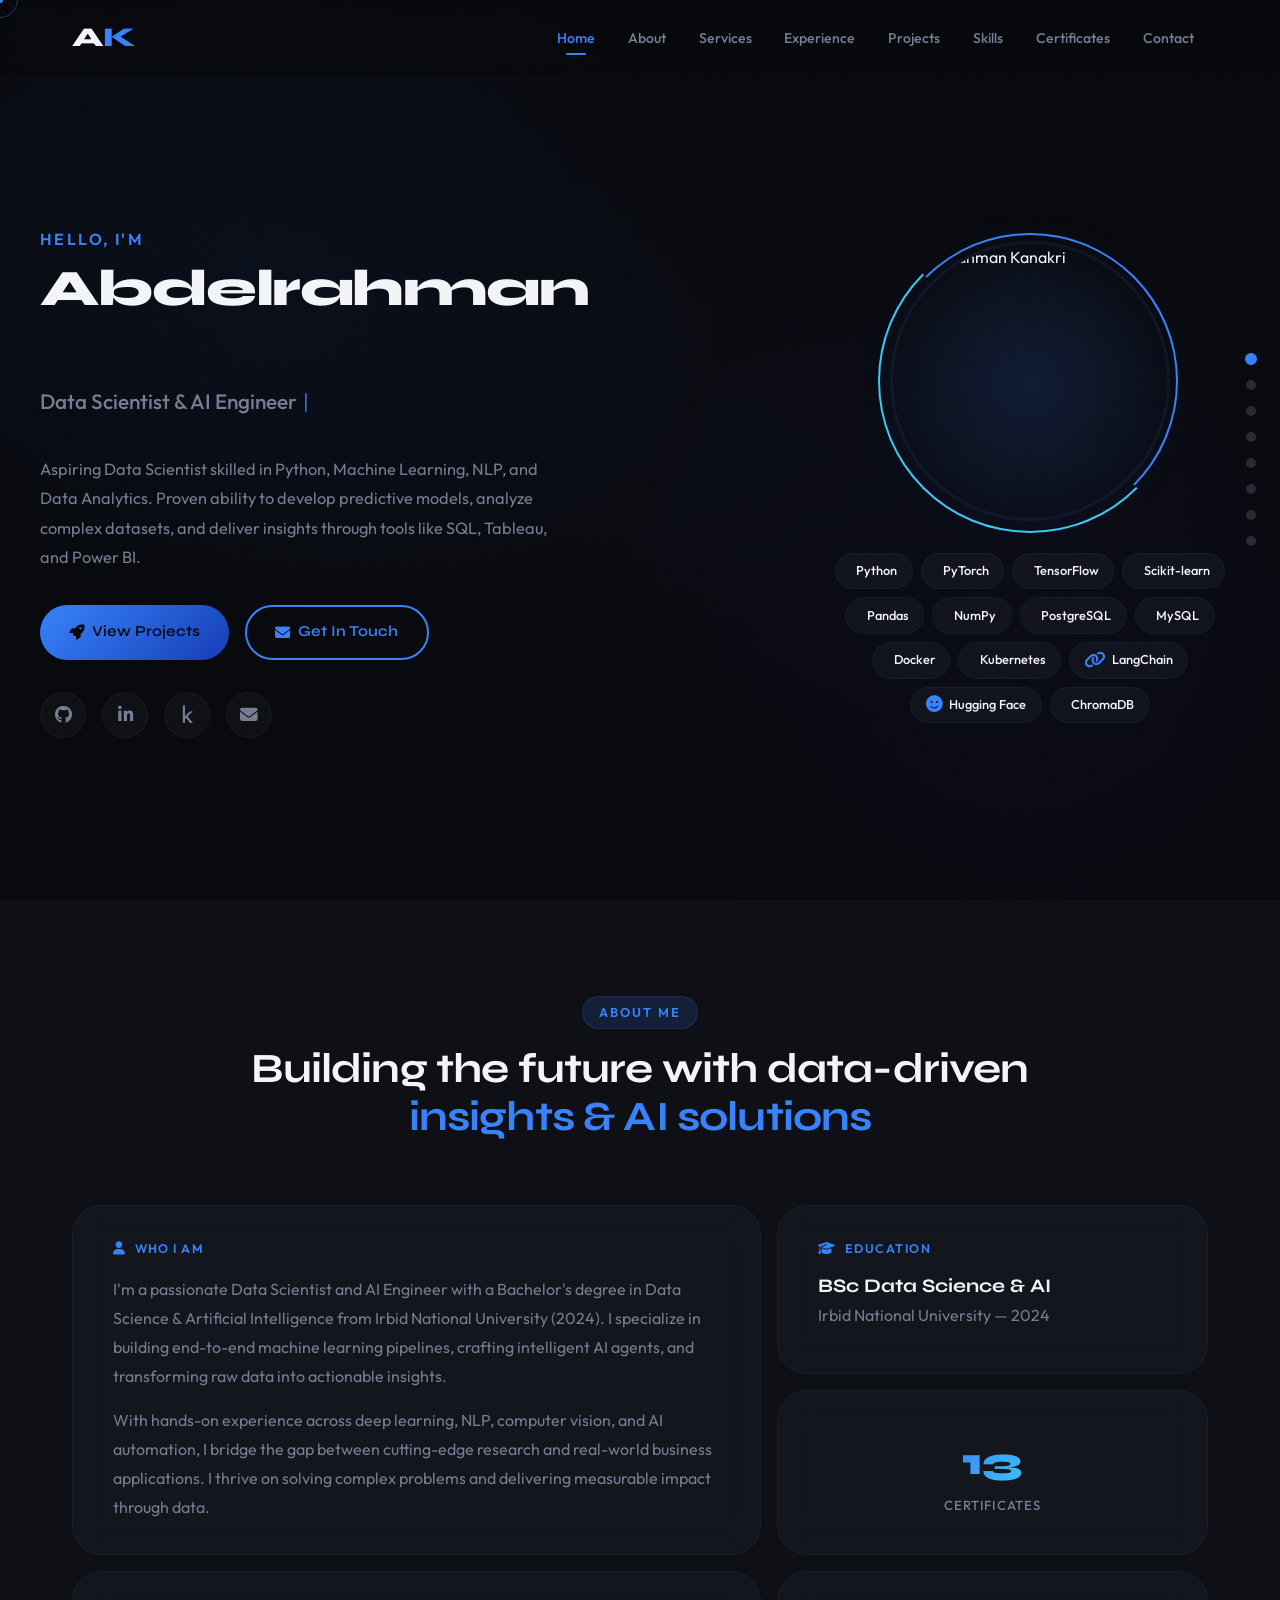
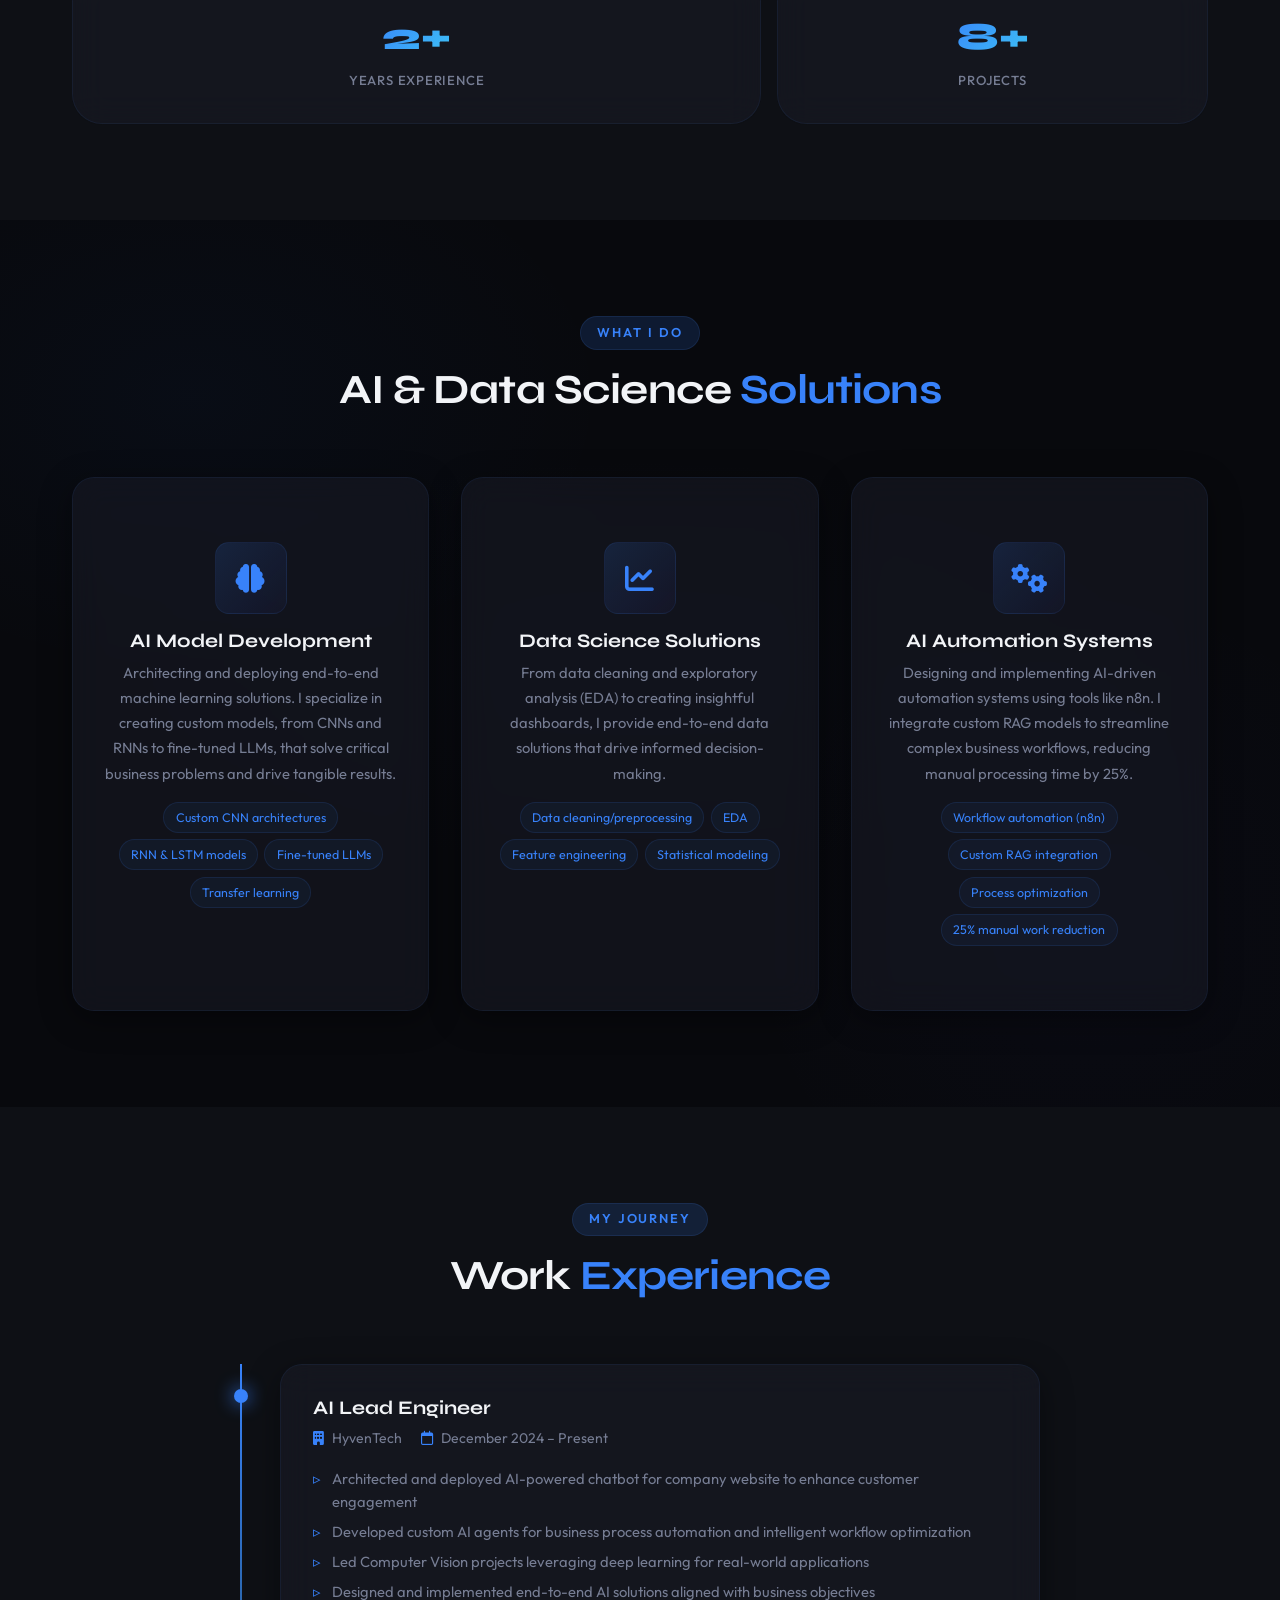
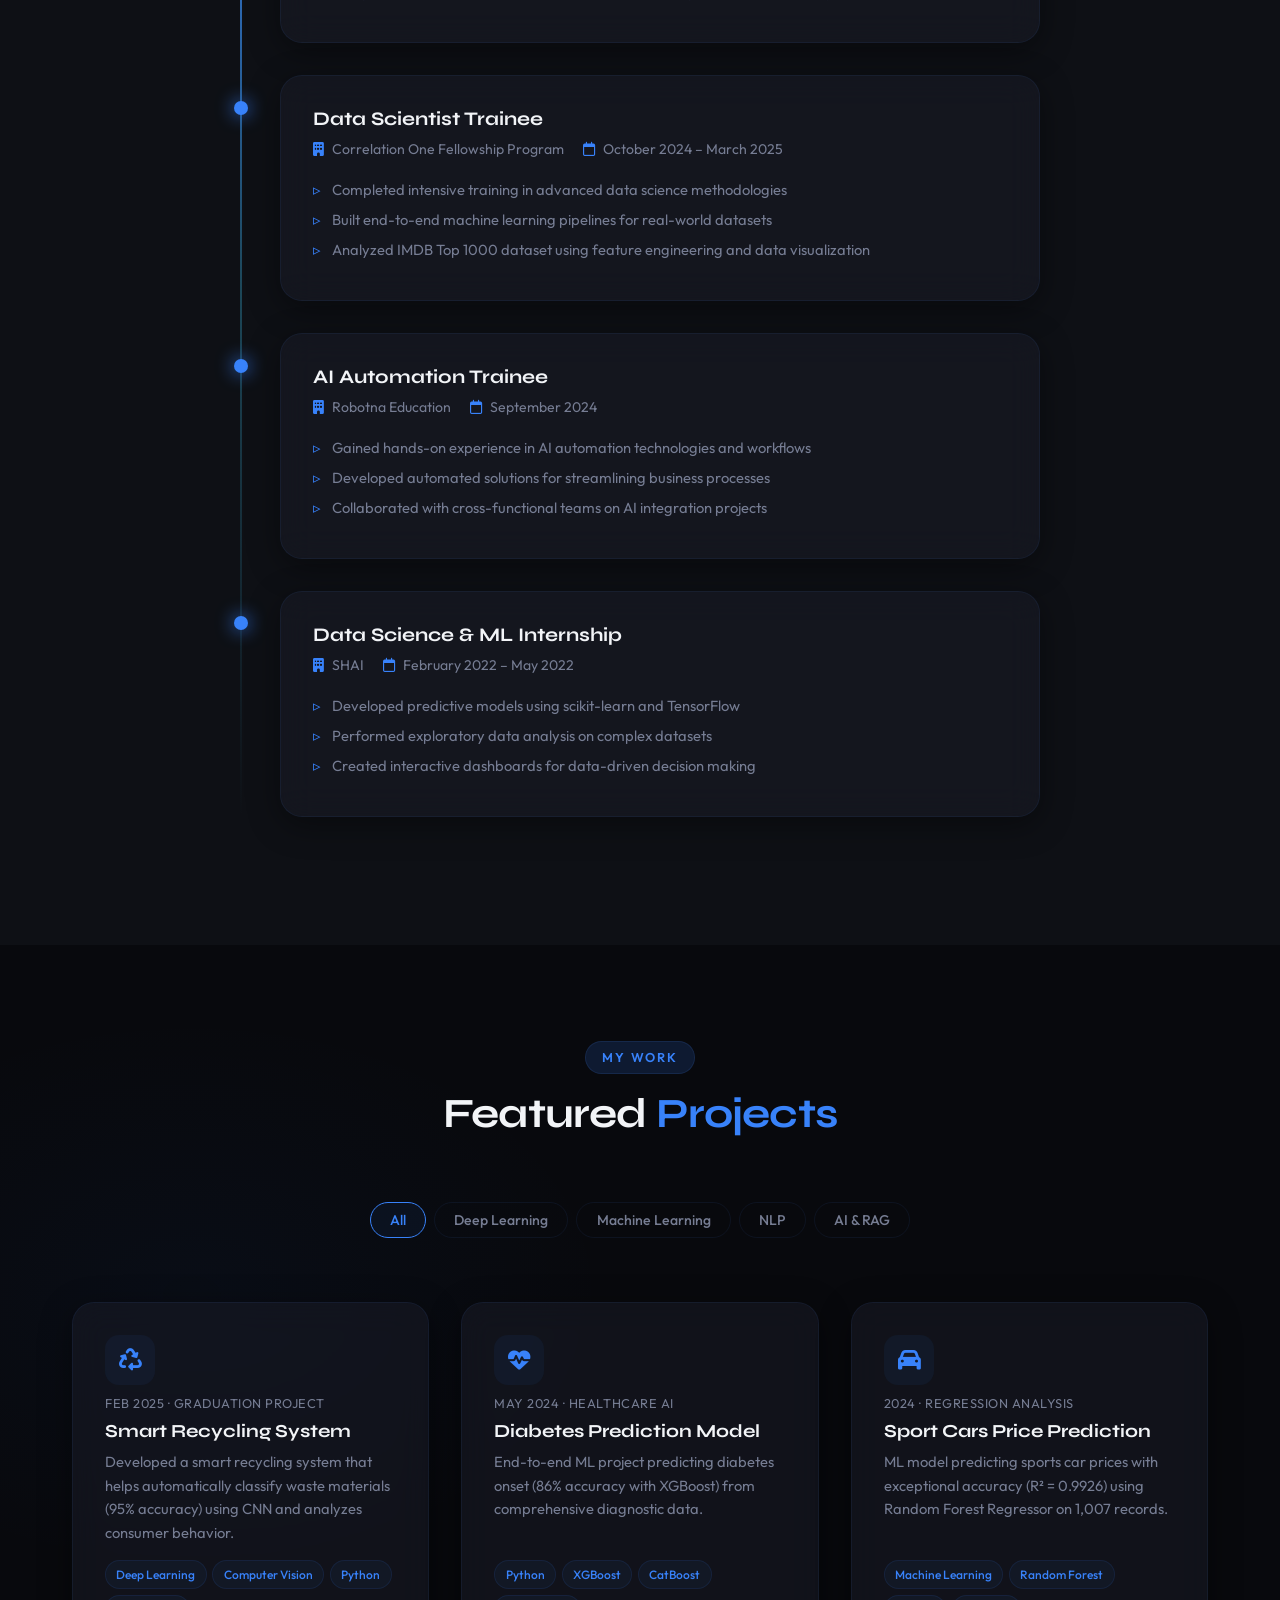
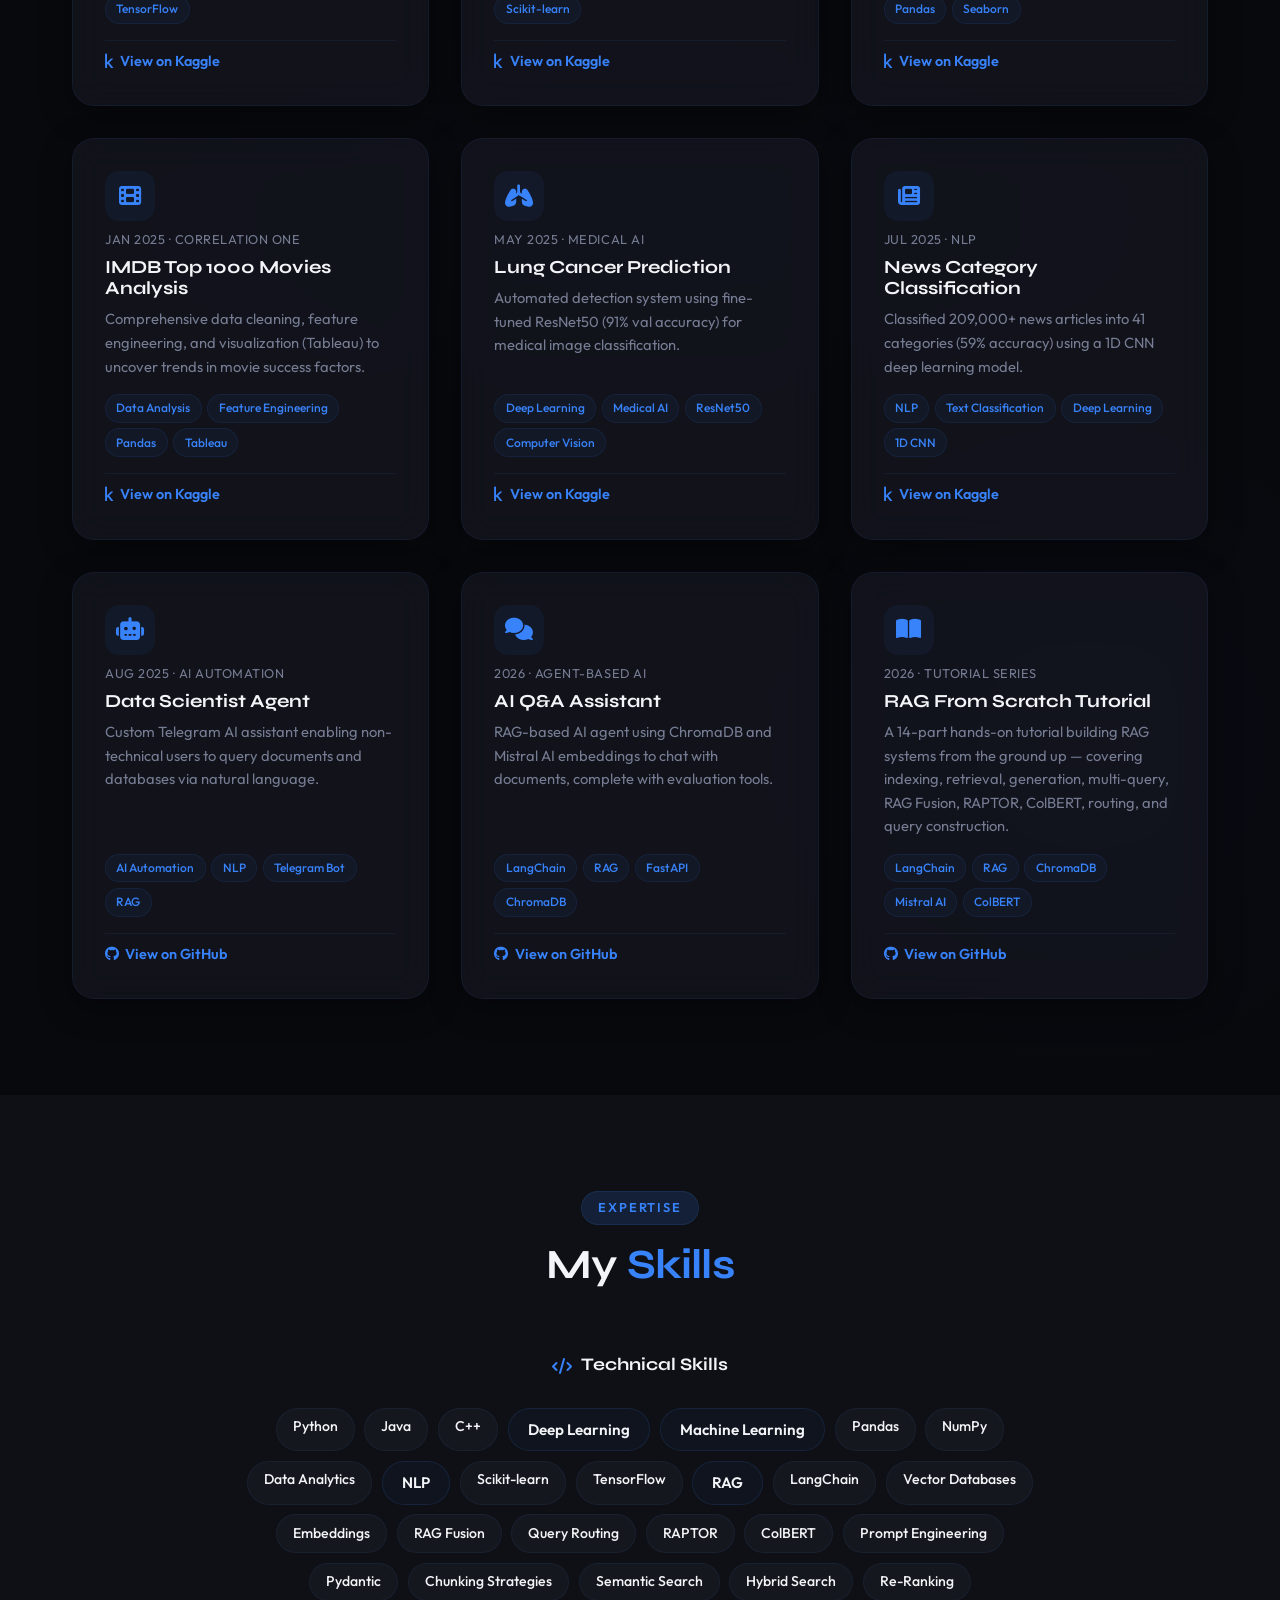
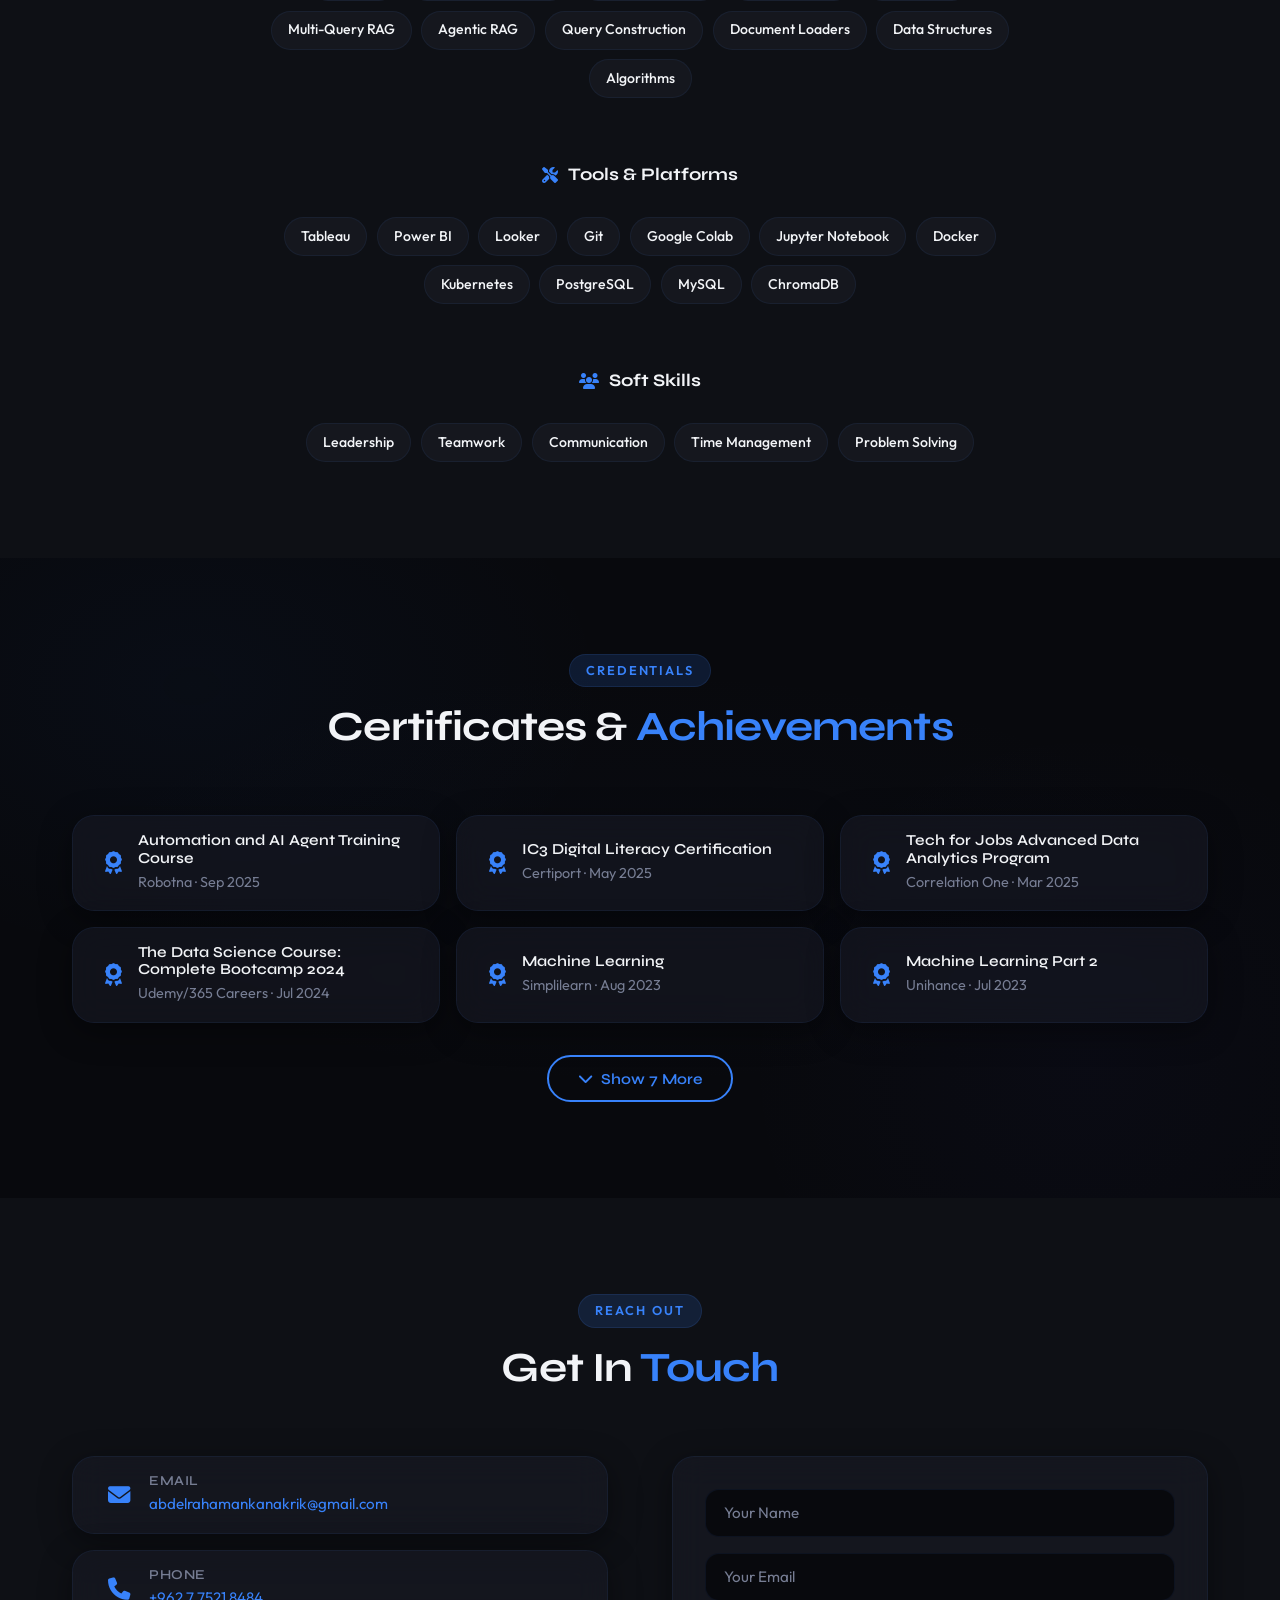
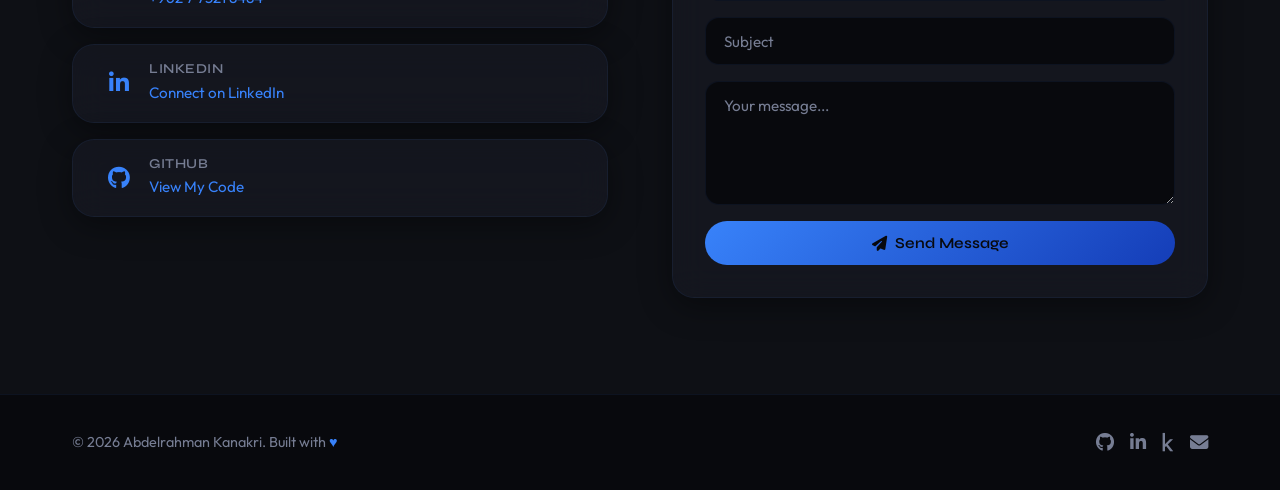
==== index.html @ d34201e3 "Fixed Mobile view Projects & About me" ====
<!doctype html>
<html lang="en">
  <head>
    <meta charset="UTF-8" />
    <meta name="viewport" content="width=device-width, initial-scale=1.0" />
    <link rel="icon" href="assets/favicon.svg" type="image/svg+xml" />
    <title>Abdelrahman Kanakri — Data Scientist & AI Engineer</title>
    <meta
      name="description"
      content="Portfolio of Abdelrahman Belal Kanakri — Data Scientist & AI Engineer skilled in Python, Machine Learning, NLP, and Data Analytics."
    />
    <link rel="preconnect" href="https://fonts.googleapis.com" />
    <link rel="preconnect" href="https://fonts.gstatic.com" crossorigin />
    <link
      href="https://fonts.googleapis.com/css2?family=Syne:wght@400;600;700;800&family=Outfit:wght@300;400;500;600&display=swap"
      rel="stylesheet"
    />
    <link
      rel="stylesheet"
      href="https://cdnjs.cloudflare.com/ajax/libs/font-awesome/6.5.1/css/all.min.css"
      integrity="sha512-DTOQO9RWCH3ppGqcWaEA1BIZOC6xxalwEsw9c2QQeAIftl+Vegovlnee1c9QX4TctnWMn13TZye+giMm8e2LwA=="
      crossorigin="anonymous"
      referrerpolicy="no-referrer"
    />
    <link
      rel="stylesheet"
      href="https://cdn.jsdelivr.net/gh/devicons/devicon@v2.16.0/devicon.min.css"
    />
    <link rel="stylesheet" href="style.css" />
  </head>
  <body>
    <!-- ═══ Scroll Progress Bar ═══ -->
    <div class="scroll-progress" id="scroll-progress"></div>

    <!-- ═══ Custom Cursor ═══ -->
    <div class="cursor-dot" id="cursor-dot"></div>
    <div class="cursor-ring" id="cursor-ring"></div>

    <!-- ═══ Grain Overlay ═══ -->
    <div class="grain-overlay"></div>

    <!-- ═══ Side Dot Navigation ═══ -->
    <nav class="side-nav" id="side-nav" aria-label="Section navigation">
      <a href="#home" class="side-dot active" data-label="Home"></a>
      <a href="#about" class="side-dot" data-label="About"></a>
      <a href="#services" class="side-dot" data-label="Services"></a>
      <a href="#experience" class="side-dot" data-label="Experience"></a>
      <a href="#projects" class="side-dot" data-label="Projects"></a>
      <a href="#skills" class="side-dot" data-label="Skills"></a>
      <a href="#certificates" class="side-dot" data-label="Certificates"></a>
      <a href="#contact" class="side-dot" data-label="Contact"></a>
    </nav>

    <!-- ═══════════════════ NAVIGATION ═══════════════════ -->
    <nav id="navbar">
      <div class="nav-container">
        <a href="#home" class="nav-brand">A<span class="accent">K</span></a>
        <button class="nav-toggle" aria-label="Toggle menu">
          <i class="fa-solid fa-bars"></i>
        </button>
        <ul class="nav-links">
          <li><a href="#home">Home</a></li>
          <li><a href="#about">About</a></li>
          <li><a href="#services">Services</a></li>
          <li><a href="#experience">Experience</a></li>
          <li><a href="#projects">Projects</a></li>
          <li><a href="#skills">Skills</a></li>
          <li><a href="#certificates">Certificates</a></li>
          <li><a href="#contact">Contact</a></li>
        </ul>
      </div>
    </nav>

    <!-- ═══════════════════ HERO ═══════════════════ -->
    <section id="home" class="hero">
      <div class="hero-gradient-mesh"></div>

      <div class="hero-content">
        <div class="hero-text">
          <p class="hero-greeting stagger-reveal" data-delay="0">Hello, I'm</p>
          <h1 class="hero-name split-chars" data-delay="200">Abdelrahman</h1>
          <h1 class="hero-name hero-name-accent split-chars" data-delay="600">Kanakri</h1>
          <h2 class="hero-title">
            <span class="typewriter" data-text="Data Scientist & AI Engineer"></span>
            <span class="typewriter-cursor">|</span>
          </h2>
          <p class="hero-bio stagger-reveal" data-delay="1800">
            Aspiring Data Scientist skilled in Python, Machine Learning, NLP,
            and Data Analytics. Proven ability to develop predictive models,
            analyze complex datasets, and deliver insights through tools like
            SQL, Tableau, and Power BI.
          </p>
          <div class="hero-buttons stagger-reveal" data-delay="2000">
            <a href="#projects" class="btn btn-primary magnetic"
              ><i class="fa-solid fa-rocket"></i> View Projects</a
            >
            <a href="#contact" class="btn btn-outline magnetic"
              ><i class="fa-solid fa-envelope"></i> Get In Touch</a
            >
          </div>
          <div class="hero-socials stagger-reveal" data-delay="2200">
            <a
              href="https://github.com/Abdelrahman-Kanakri/"
              target="_blank"
              rel="noopener noreferrer"
              aria-label="GitHub"
              class="magnetic"
              ><i class="fa-brands fa-github"></i
            ></a>
            <a
              href="https://www.linkedin.com/in/abdelrahman-kanakri-909654247/"
              target="_blank"
              rel="noopener noreferrer"
              aria-label="LinkedIn"
              class="magnetic"
              ><i class="fa-brands fa-linkedin-in"></i
            ></a>
            <a
              href="https://www.kaggle.com/aboodai"
              target="_blank"
              rel="noopener noreferrer"
              aria-label="Kaggle"
              class="magnetic"
              ><i class="fa-brands fa-kaggle"></i
            ></a>
            <a
              href="https://mail.google.com/mail/?view=cm&amp;to=abdelrahamankanakrik@gmail.com"
              target="_blank"
              rel="noopener noreferrer"
              aria-label="Email"
              class="magnetic"
              ><i class="fa-solid fa-envelope"></i
            ></a>
          </div>
        </div>

        <div class="hero-visual stagger-reveal" data-delay="400">
          <div class="profile-photo-wrapper">
            <img
              src="assets/profile-photo.jpg"
              alt="Abdelrahman Kanakri"
              class="profile-photo"
            />
            <div class="profile-photo-ring"></div>
            <div class="profile-photo-glow"></div>
          </div>

          <div class="hero-badges">
            <span class="badge" style="--delay: 0s"
              ><i class="devicon-python-plain"></i> Python</span
            >
            <span class="badge" style="--delay: 0.15s"
              ><i class="devicon-pytorch-original"></i> PyTorch</span
            >
            <span class="badge" style="--delay: 0.3s"
              ><i class="devicon-tensorflow-original"></i> TensorFlow</span
            >
            <span class="badge" style="--delay: 0.45s"
              ><i class="devicon-scikitlearn-plain"></i> Scikit-learn</span
            >
            <span class="badge" style="--delay: 0.6s"
              ><i class="devicon-pandas-plain"></i> Pandas</span
            >
            <span class="badge" style="--delay: 0.75s"
              ><i class="devicon-numpy-plain"></i> NumPy</span
            >
            <span class="badge" style="--delay: 0.9s"
              ><i class="devicon-postgresql-plain"></i> PostgreSQL</span
            >
            <span class="badge" style="--delay: 1.05s"
              ><i class="devicon-mysql-plain"></i> MySQL</span
            >
            <span class="badge" style="--delay: 1.2s"
              ><i class="devicon-docker-plain"></i> Docker</span
            >
            <span class="badge" style="--delay: 1.35s"
              ><i class="devicon-kubernetes-plain"></i> Kubernetes</span
            >
            <span class="badge" style="--delay: 1.5s"
              ><i class="fa-solid fa-link"></i> LangChain</span
            >
            <span class="badge" style="--delay: 1.65s"
              ><i class="fa-solid fa-face-smile"></i> Hugging Face</span
            >
            <span class="badge" style="--delay: 1.8s"
              ><i class="devicon-chrome-plain"></i> ChromaDB</span
            >
          </div>
        </div>
      </div>
    </section>

    <!-- ═══════════════════ ABOUT (Bento Grid) ═══════════════════ -->
    <section id="about" class="about">
      <div class="container">
        <div class="section-header animate-on-scroll">
          <span class="section-tag">About Me</span>
          <h2 class="section-title">Building the future with data-driven<br /><span class="accent">insights & AI solutions</span></h2>
        </div>
        <div class="bento-grid">
          <div class="bento-card bento-large animate-on-scroll" data-stagger="0">
            <div class="bento-label"><i class="fa-solid fa-user"></i> Who I Am</div>
            <p>
              I'm a passionate Data Scientist and AI Engineer with a Bachelor's
              degree in Data Science & Artificial Intelligence from Irbid
              National University (2024). I specialize in building end-to-end
              machine learning pipelines, crafting intelligent AI agents, and
              transforming raw data into actionable insights.
            </p>
            <p>
              With hands-on experience across deep learning, NLP, computer
              vision, and AI automation, I bridge the gap between cutting-edge
              research and real-world business applications. I thrive on solving
              complex problems and delivering measurable impact through data.
            </p>
          </div>
          <div class="bento-card bento-medium animate-on-scroll" data-stagger="1">
            <div class="bento-label"><i class="fa-solid fa-graduation-cap"></i> Education</div>
            <h3 class="bento-highlight">BSc Data Science & AI</h3>
            <p class="text-muted">Irbid National University — 2024</p>
          </div>
          <div class="bento-card bento-stat animate-on-scroll" data-stagger="2">
            <span class="stat-number">2+</span>
            <span class="stat-label">Years Experience</span>
          </div>
          <div class="bento-card bento-stat animate-on-scroll" data-stagger="3">
            <span class="stat-number">8+</span>
            <span class="stat-label">Projects</span>
          </div>
          <div class="bento-card bento-stat animate-on-scroll" data-stagger="4">
            <span class="stat-number">13</span>
            <span class="stat-label">Certificates</span>
          </div>
        </div>
      </div>
    </section>

    <!-- ═══════════════════ SERVICES ═══════════════════ -->
    <section id="services" class="services">
      <div class="section-mesh"></div>
      <div class="container">
        <div class="section-header animate-on-scroll">
          <span class="section-tag">What I Do</span>
          <h2 class="section-title">
            AI & Data Science <span class="accent">Solutions</span>
          </h2>
        </div>
        <div class="services-grid">
          <div class="glass-card service-card animate-on-scroll" data-stagger="0">
            <div class="service-icon"><i class="fa-solid fa-brain"></i></div>
            <h3>AI Model Development</h3>
            <p>
              Architecting and deploying end-to-end machine learning solutions.
              I specialize in creating custom models, from CNNs and RNNs to
              fine-tuned LLMs, that solve critical business problems and drive
              tangible results.
            </p>
            <div class="service-features">
              <span class="service-tag">Custom CNN architectures</span>
              <span class="service-tag">RNN & LSTM models</span>
              <span class="service-tag">Fine-tuned LLMs</span>
              <span class="service-tag">Transfer learning</span>
            </div>
          </div>
          <div class="glass-card service-card animate-on-scroll" data-stagger="1">
            <div class="service-icon">
              <i class="fa-solid fa-chart-line"></i>
            </div>
            <h3>Data Science Solutions</h3>
            <p>
              From data cleaning and exploratory analysis (EDA) to creating
              insightful dashboards, I provide end-to-end data solutions that
              drive informed decision-making.
            </p>
            <div class="service-features">
              <span class="service-tag">Data cleaning/preprocessing</span>
              <span class="service-tag">EDA</span>
              <span class="service-tag">Feature engineering</span>
              <span class="service-tag">Statistical modeling</span>
            </div>
          </div>
          <div class="glass-card service-card animate-on-scroll" data-stagger="2">
            <div class="service-icon"><i class="fa-solid fa-gears"></i></div>
            <h3>AI Automation Systems</h3>
            <p>
              Designing and implementing AI-driven automation systems using
              tools like n8n. I integrate custom RAG models to streamline
              complex business workflows, reducing manual processing time by
              25%.
            </p>
            <div class="service-features">
              <span class="service-tag">Workflow automation (n8n)</span>
              <span class="service-tag">Custom RAG integration</span>
              <span class="service-tag">Process optimization</span>
              <span class="service-tag">25% manual work reduction</span>
            </div>
          </div>
        </div>
      </div>
    </section>

    <!-- ═══════════════════ EXPERIENCE ═══════════════════ -->
    <section id="experience" class="experience">
      <div class="container">
        <div class="section-header animate-on-scroll">
          <span class="section-tag">My Journey</span>
          <h2 class="section-title">
            Work <span class="accent">Experience</span>
          </h2>
        </div>
        <div class="timeline">
          <div class="timeline-item animate-on-scroll" data-stagger="0">
            <div class="timeline-dot"></div>
            <div class="glass-card timeline-card">
              <div class="timeline-header">
                <h3>AI Lead Engineer</h3>
                <span class="timeline-company"
                  ><i class="fa-solid fa-building"></i> HyvenTech</span
                >
                <span class="timeline-date"
                  ><i class="fa-regular fa-calendar"></i> December 2024 –
                  Present</span
                >
              </div>
              <ul class="timeline-details">
                <li>
                  Architected and deployed AI-powered chatbot for company
                  website to enhance customer engagement
                </li>
                <li>
                  Developed custom AI agents for business process automation and
                  intelligent workflow optimization
                </li>
                <li>
                  Led Computer Vision projects leveraging deep learning for
                  real-world applications
                </li>
                <li>
                  Designed and implemented end-to-end AI solutions aligned with
                  business objectives
                </li>
              </ul>
            </div>
          </div>

          <div class="timeline-item animate-on-scroll" data-stagger="1">
            <div class="timeline-dot"></div>
            <div class="glass-card timeline-card">
              <div class="timeline-header">
                <h3>Data Scientist Trainee</h3>
                <span class="timeline-company"
                  ><i class="fa-solid fa-building"></i> Correlation One
                  Fellowship Program</span
                >
                <span class="timeline-date"
                  ><i class="fa-regular fa-calendar"></i> October 2024 – March
                  2025</span
                >
              </div>
              <ul class="timeline-details">
                <li>
                  Completed intensive training in advanced data science
                  methodologies
                </li>
                <li>
                  Built end-to-end machine learning pipelines for real-world
                  datasets
                </li>
                <li>
                  Analyzed IMDB Top 1000 dataset using feature engineering and
                  data visualization
                </li>
              </ul>
            </div>
          </div>

          <div class="timeline-item animate-on-scroll" data-stagger="2">
            <div class="timeline-dot"></div>
            <div class="glass-card timeline-card">
              <div class="timeline-header">
                <h3>AI Automation Trainee</h3>
                <span class="timeline-company"
                  ><i class="fa-solid fa-building"></i> Robotna Education</span
                >
                <span class="timeline-date"
                  ><i class="fa-regular fa-calendar"></i> September 2024</span
                >
              </div>
              <ul class="timeline-details">
                <li>
                  Gained hands-on experience in AI automation technologies and
                  workflows
                </li>
                <li>
                  Developed automated solutions for streamlining business
                  processes
                </li>
                <li>
                  Collaborated with cross-functional teams on AI integration
                  projects
                </li>
              </ul>
            </div>
          </div>

          <div class="timeline-item animate-on-scroll" data-stagger="3">
            <div class="timeline-dot"></div>
            <div class="glass-card timeline-card">
              <div class="timeline-header">
                <h3>Data Science & ML Internship</h3>
                <span class="timeline-company"
                  ><i class="fa-solid fa-building"></i> SHAI</span
                >
                <span class="timeline-date"
                  ><i class="fa-regular fa-calendar"></i> February 2022 – May
                  2022</span
                >
              </div>
              <ul class="timeline-details">
                <li>
                  Developed predictive models using scikit-learn and TensorFlow
                </li>
                <li>Performed exploratory data analysis on complex datasets</li>
                <li>
                  Created interactive dashboards for data-driven decision making
                </li>
              </ul>
            </div>
          </div>
        </div>
      </div>
    </section>

    <!-- ═══════════════════ PROJECTS ═══════════════════ -->
    <section id="projects" class="projects">
      <div class="section-mesh"></div>
      <div class="container">
        <div class="section-header animate-on-scroll">
          <span class="section-tag">My Work</span>
          <h2 class="section-title">
            Featured <span class="accent">Projects</span>
          </h2>
        </div>

        <!-- Filter bar -->
        <div class="filter-bar animate-on-scroll">
          <button class="filter-btn active" data-category="all">All</button>
          <button class="filter-btn" data-category="deep-learning">
            Deep Learning
          </button>
          <button class="filter-btn" data-category="machine-learning">
            Machine Learning
          </button>
          <button class="filter-btn" data-category="nlp">NLP</button>
          <button class="filter-btn" data-category="ai-automation">
            AI & RAG
          </button>
        </div>

        <div class="projects-grid collapsed">
          <div
            class="glass-card project-card animate-on-scroll tilt-card"
            data-tags="deep-learning"
            data-stagger="0"
          >
            <div class="card-spotlight"></div>
            <div class="project-icon"><i class="fa-solid fa-recycle"></i></div>
            <span class="project-date">Feb 2025 · Graduation Project</span>
            <h3>Smart Recycling System</h3>
            <p>
              Developed a smart recycling system that helps automatically
              classify waste materials (95% accuracy) using CNN and analyzes
              consumer behavior.
            </p>
            <div class="project-tags">
              <span class="tag">Deep Learning</span>
              <span class="tag">Computer Vision</span>
              <span class="tag">Python</span>
              <span class="tag">TensorFlow</span>
            </div>
            <a
              href="https://www.kaggle.com/code/aboodai/smart-recycling-resnet50-deepseekr1?scriptVersionId=223514348"
              target="_blank"
              class="project-link"
              ><i class="fa-brands fa-kaggle"></i> View on Kaggle</a
            >
          </div>

          <div
            class="glass-card project-card animate-on-scroll tilt-card"
            data-tags="machine-learning"
            data-stagger="1"
          >
            <div class="card-spotlight"></div>
            <div class="project-icon">
              <i class="fa-solid fa-heart-pulse"></i>
            </div>
            <span class="project-date">May 2024 · Healthcare AI</span>
            <h3>Diabetes Prediction Model</h3>
            <p>
              End-to-end ML project predicting diabetes onset (86% accuracy with
              XGBoost) from comprehensive diagnostic data.
            </p>
            <div class="project-tags">
              <span class="tag">Python</span>
              <span class="tag">XGBoost</span>
              <span class="tag">CatBoost</span>
              <span class="tag">Scikit-learn</span>
            </div>
            <a
              href="https://www.kaggle.com/code/aboodai/diabetes-eda-modelling"
              target="_blank"
              class="project-link"
              ><i class="fa-brands fa-kaggle"></i> View on Kaggle</a
            >
          </div>

          <div
            class="glass-card project-card animate-on-scroll tilt-card"
            data-tags="machine-learning"
            data-stagger="2"
          >
            <div class="card-spotlight"></div>
            <div class="project-icon"><i class="fa-solid fa-car"></i></div>
            <span class="project-date">2024 · Regression Analysis</span>
            <h3>Sport Cars Price Prediction</h3>
            <p>
              ML model predicting sports car prices with exceptional accuracy
              (R² = 0.9926) using Random Forest Regressor on 1,007 records.
            </p>
            <div class="project-tags">
              <span class="tag">Machine Learning</span>
              <span class="tag">Random Forest</span>
              <span class="tag">Pandas</span>
              <span class="tag">Seaborn</span>
            </div>
            <a
              href="https://www.kaggle.com/code/aboodai/sport-cars-price-prediction"
              target="_blank"
              class="project-link"
              ><i class="fa-brands fa-kaggle"></i> View on Kaggle</a
            >
          </div>

          <div
            class="glass-card project-card animate-on-scroll tilt-card"
            data-tags="machine-learning"
            data-stagger="3"
          >
            <div class="card-spotlight"></div>
            <div class="project-icon"><i class="fa-solid fa-film"></i></div>
            <span class="project-date">Jan 2025 · Correlation One</span>
            <h3>IMDB Top 1000 Movies Analysis</h3>
            <p>
              Comprehensive data cleaning, feature engineering, and
              visualization (Tableau) to uncover trends in movie success
              factors.
            </p>
            <div class="project-tags">
              <span class="tag">Data Analysis</span>
              <span class="tag">Feature Engineering</span>
              <span class="tag">Pandas</span>
              <span class="tag">Tableau</span>
            </div>
            <a
              href="https://www.kaggle.com/code/aboodai/imdb-top-1000-movies"
              target="_blank"
              class="project-link"
              ><i class="fa-brands fa-kaggle"></i> View on Kaggle</a
            >
          </div>

          <div
            class="glass-card project-card animate-on-scroll tilt-card"
            data-tags="deep-learning"
            data-stagger="4"
          >
            <div class="card-spotlight"></div>
            <div class="project-icon"><i class="fa-solid fa-lungs"></i></div>
            <span class="project-date">May 2025 · Medical AI</span>
            <h3>Lung Cancer Prediction</h3>
            <p>
              Automated detection system using fine-tuned ResNet50 (91% val
              accuracy) for medical image classification.
            </p>
            <div class="project-tags">
              <span class="tag">Deep Learning</span>
              <span class="tag">Medical AI</span>
              <span class="tag">ResNet50</span>
              <span class="tag">Computer Vision</span>
            </div>
            <a
              href="https://www.kaggle.com/code/aboodai/lung-cancer-prediction-resnet50-fine-tuning"
              target="_blank"
              class="project-link"
              ><i class="fa-brands fa-kaggle"></i> View on Kaggle</a
            >
          </div>

          <div
            class="glass-card project-card animate-on-scroll tilt-card"
            data-tags="nlp"
            data-stagger="5"
          >
            <div class="card-spotlight"></div>
            <div class="project-icon">
              <i class="fa-solid fa-newspaper"></i>
            </div>
            <span class="project-date">Jul 2025 · NLP</span>
            <h3>News Category Classification</h3>
            <p>
              Classified 209,000+ news articles into 41 categories (59%
              accuracy) using a 1D CNN deep learning model.
            </p>
            <div class="project-tags">
              <span class="tag">NLP</span>
              <span class="tag">Text Classification</span>
              <span class="tag">Deep Learning</span>
              <span class="tag">1D CNN</span>
            </div>
            <a
              href="https://www.kaggle.com/code/aboodai/news-category-classification"
              target="_blank"
              class="project-link"
              ><i class="fa-brands fa-kaggle"></i> View on Kaggle</a
            >
          </div>

          <div
            class="glass-card project-card animate-on-scroll tilt-card"
            data-tags="ai-automation"
            data-stagger="6"
          >
            <div class="card-spotlight"></div>
            <div class="project-icon"><i class="fa-solid fa-robot"></i></div>
            <span class="project-date">Aug 2025 · AI Automation</span>
            <h3>Data Scientist Agent</h3>
            <p>
              Custom Telegram AI assistant enabling non-technical users to query
              documents and databases via natural language.
            </p>
            <div class="project-tags">
              <span class="tag">AI Automation</span>
              <span class="tag">NLP</span>
              <span class="tag">Telegram Bot</span>
              <span class="tag">RAG</span>
            </div>
            <a
              href="https://github.com/Abdelrahman-Kanakri/n8n-Automation/tree/main/Data%20Science%20Assistant"
              target="_blank"
              class="project-link"
              ><i class="fa-brands fa-github"></i> View on GitHub</a
            >
          </div>

          <div
            class="glass-card project-card animate-on-scroll tilt-card"
            data-tags="ai-automation"
            data-stagger="7"
          >
            <div class="card-spotlight"></div>
            <div class="project-icon"><i class="fa-solid fa-comments"></i></div>
            <span class="project-date">2026 · Agent-Based AI</span>
            <h3>AI Q&A Assistant</h3>
            <p>
              RAG-based AI agent using ChromaDB and Mistral AI embeddings to
              chat with documents, complete with evaluation tools.
            </p>
            <div class="project-tags">
              <span class="tag">LangChain</span>
              <span class="tag">RAG</span>
              <span class="tag">FastAPI</span>
              <span class="tag">ChromaDB</span>
            </div>
            <a
              href="https://github.com/Abdelrahman-Kanakri/AI_document_Q-A"
              target="_blank"
              class="project-link"
              ><i class="fa-brands fa-github"></i> View on GitHub</a
            >
          </div>

          <div
            class="glass-card project-card animate-on-scroll tilt-card"
            data-tags="ai-automation"
            data-stagger="8"
          >
            <div class="card-spotlight"></div>
            <div class="project-icon"><i class="fa-solid fa-book-open"></i></div>
            <span class="project-date">2026 · Tutorial Series</span>
            <h3>RAG From Scratch Tutorial</h3>
            <p>
              A 14-part hands-on tutorial building RAG systems from the ground
              up — covering indexing, retrieval, generation, multi-query, RAG
              Fusion, RAPTOR, ColBERT, routing, and query construction.
            </p>
            <div class="project-tags">
              <span class="tag">LangChain</span>
              <span class="tag">RAG</span>
              <span class="tag">ChromaDB</span>
              <span class="tag">Mistral AI</span>
              <span class="tag">ColBERT</span>
            </div>
            <a
              href="https://github.com/Abdelrahman-Kanakri/rag_tutrial_by_AK"
              target="_blank"
              class="project-link"
              ><i class="fa-brands fa-github"></i> View on GitHub</a
            >
          </div>
        </div>
        <div class="projects-toggle-container animate-on-scroll">
          <button id="project-toggle-btn" class="btn btn-outline magnetic">
            <i class="fa-solid fa-chevron-down"></i> Show More
          </button>
        </div>
      </div>
    </section>

    <!-- ═══════════════════ SKILLS (Constellation) ═══════════════════ -->
    <section id="skills" class="skills">
      <div class="container">
        <div class="section-header animate-on-scroll">
          <span class="section-tag">Expertise</span>
          <h2 class="section-title">My <span class="accent">Skills</span></h2>
        </div>
        <div class="skills-constellation">
          <div class="skill-orbit animate-on-scroll" data-stagger="0">
            <h3 class="orbit-label"><i class="fa-solid fa-code"></i> Technical Skills</h3>
            <div class="skill-cloud">
              <span class="skill-node" style="--float-speed:3s;--float-distance:-12px">Python</span>
              <span class="skill-node" style="--float-speed:4s;--float-distance:10px">Java</span>
              <span class="skill-node" style="--float-speed:3.5s;--float-distance:-8px">C++</span>
              <span class="skill-node lg" style="--float-speed:5s;--float-distance:15px">Deep Learning</span>
              <span class="skill-node lg" style="--float-speed:4.2s;--float-distance:-14px">Machine Learning</span>
              <span class="skill-node" style="--float-speed:3.8s;--float-distance:11px">Pandas</span>
              <span class="skill-node" style="--float-speed:4.5s;--float-distance:-9px">NumPy</span>
              <span class="skill-node" style="--float-speed:3.2s;--float-distance:13px">Data Analytics</span>
              <span class="skill-node lg" style="--float-speed:4.8s;--float-distance:-16px">NLP</span>
              <span class="skill-node" style="--float-speed:3.6s;--float-distance:7px">Scikit-learn</span>
              <span class="skill-node" style="--float-speed:4.1s;--float-distance:-11px">TensorFlow</span>
              <span class="skill-node lg" style="--float-speed:5.2s;--float-distance:14px">RAG</span>
              <span class="skill-node" style="--float-speed:3.9s;--float-distance:-10px">LangChain</span>
              <span class="skill-node" style="--float-speed:4.3s;--float-distance:12px">Vector Databases</span>
              <span class="skill-node" style="--float-speed:3.4s;--float-distance:-13px">Embeddings</span>
              <span class="skill-node" style="--float-speed:4.7s;--float-distance:8px">RAG Fusion</span>
              <span class="skill-node" style="--float-speed:3.7s;--float-distance:-7px">Query Routing</span>
              <span class="skill-node" style="--float-speed:4.4s;--float-distance:15px">RAPTOR</span>
              <span class="skill-node" style="--float-speed:3.3s;--float-distance:-12px">ColBERT</span>
              <span class="skill-node" style="--float-speed:4.6s;--float-distance:9px">Prompt Engineering</span>
              <span class="skill-node" style="--float-speed:3.1s;--float-distance:-8px">Pydantic</span>
              <span class="skill-node" style="--float-speed:4.3s;--float-distance:11px">Chunking Strategies</span>
              <span class="skill-node" style="--float-speed:3.6s;--float-distance:-9px">Semantic Search</span>
              <span class="skill-node" style="--float-speed:4.1s;--float-distance:13px">Hybrid Search</span>
              <span class="skill-node" style="--float-speed:3.8s;--float-distance:-11px">Re-Ranking</span>
              <span class="skill-node" style="--float-speed:4.5s;--float-distance:7px">Multi-Query RAG</span>
              <span class="skill-node" style="--float-speed:3.4s;--float-distance:-15px">Agentic RAG</span>
              <span class="skill-node" style="--float-speed:4.2s;--float-distance:10px">Query Construction</span>
              <span class="skill-node" style="--float-speed:3.7s;--float-distance:-8px">Document Loaders</span>
              <span class="skill-node" style="--float-speed:3.5s;--float-distance:10px">Data Structures</span>
              <span class="skill-node" style="--float-speed:4.0s;--float-distance:-14px">Algorithms</span>
            </div>
          </div>
          <div class="skill-orbit animate-on-scroll" data-stagger="1">
            <h3 class="orbit-label"><i class="fa-solid fa-screwdriver-wrench"></i> Tools & Platforms</h3>
            <div class="skill-cloud">
              <span class="skill-node" style="--float-speed:3.5s;--float-distance:10px">Tableau</span>
              <span class="skill-node" style="--float-speed:4.2s;--float-distance:-12px">Power BI</span>
              <span class="skill-node" style="--float-speed:3.8s;--float-distance:8px">Looker</span>
              <span class="skill-node" style="--float-speed:4.5s;--float-distance:-14px">Git</span>
              <span class="skill-node" style="--float-speed:3.2s;--float-distance:11px">Google Colab</span>
              <span class="skill-node" style="--float-speed:4.8s;--float-distance:-9px">Jupyter Notebook</span>
              <span class="skill-node" style="--float-speed:3.6s;--float-distance:13px">Docker</span>
              <span class="skill-node" style="--float-speed:4.1s;--float-distance:-7px">Kubernetes</span>
              <span class="skill-node" style="--float-speed:3.4s;--float-distance:15px">PostgreSQL</span>
              <span class="skill-node" style="--float-speed:4.3s;--float-distance:-10px">MySQL</span>
              <span class="skill-node" style="--float-speed:3.9s;--float-distance:12px">ChromaDB</span>
            </div>
          </div>
          <div class="skill-orbit animate-on-scroll" data-stagger="2">
            <h3 class="orbit-label"><i class="fa-solid fa-users"></i> Soft Skills</h3>
            <div class="skill-cloud">
              <span class="skill-node" style="--float-speed:3.5s;--float-distance:10px">Leadership</span>
              <span class="skill-node" style="--float-speed:4.2s;--float-distance:-12px">Teamwork</span>
              <span class="skill-node" style="--float-speed:3.8s;--float-distance:8px">Communication</span>
              <span class="skill-node" style="--float-speed:4.5s;--float-distance:-14px">Time Management</span>
              <span class="skill-node" style="--float-speed:3.2s;--float-distance:11px">Problem Solving</span>
            </div>
          </div>
        </div>
      </div>
    </section>

    <!-- ═══════════════════ CERTIFICATES ═══════════════════ -->
    <section id="certificates" class="certificates">
      <div class="section-mesh"></div>
      <div class="container">
        <div class="section-header animate-on-scroll">
          <span class="section-tag">Credentials</span>
          <h2 class="section-title">
            Certificates & <span class="accent">Achievements</span>
          </h2>
        </div>
        <div class="certificates-grid">
          <div class="glass-card cert-card animate-on-scroll" data-stagger="0">
            <i class="fa-solid fa-award cert-icon"></i>
            <div>
              <h4>Automation and AI Agent Training Course</h4>
              <p class="text-muted">Robotna · Sep 2025</p>
            </div>
          </div>
          <div class="glass-card cert-card animate-on-scroll" data-stagger="1">
            <i class="fa-solid fa-award cert-icon"></i>
            <div>
              <h4>IC3 Digital Literacy Certification</h4>
              <p class="text-muted">Certiport · May 2025</p>
            </div>
          </div>
          <div class="glass-card cert-card animate-on-scroll" data-stagger="2">
            <i class="fa-solid fa-award cert-icon"></i>
            <div>
              <h4>Tech for Jobs Advanced Data Analytics Program</h4>
              <p class="text-muted">Correlation One · Mar 2025</p>
            </div>
          </div>
          <div class="glass-card cert-card animate-on-scroll" data-stagger="3">
            <i class="fa-solid fa-award cert-icon"></i>
            <div>
              <h4>The Data Science Course: Complete Bootcamp 2024</h4>
              <p class="text-muted">Udemy/365 Careers · Jul 2024</p>
            </div>
          </div>
          <div class="glass-card cert-card animate-on-scroll" data-stagger="4">
            <i class="fa-solid fa-award cert-icon"></i>
            <div>
              <h4>Machine Learning</h4>
              <p class="text-muted">Simplilearn · Aug 2023</p>
            </div>
          </div>
          <div class="glass-card cert-card animate-on-scroll" data-stagger="5">
            <i class="fa-solid fa-award cert-icon"></i>
            <div>
              <h4>Machine Learning Part 2</h4>
              <p class="text-muted">Unihance · Jul 2023</p>
            </div>
          </div>
        </div>
        <div class="cert-toggle-container animate-on-scroll">
          <button id="cert-toggle-btn" class="btn btn-outline magnetic">
            <i class="fa-solid fa-chevron-down"></i> Show 7 More
          </button>
        </div>
        <div class="certificates-grid certificates-hidden" id="cert-hidden">
          <div class="glass-card cert-card animate-on-scroll">
            <i class="fa-solid fa-award cert-icon"></i>
            <div>
              <h4>Statistics for Data Science and AI</h4>
              <p class="text-muted">Unihance · Jul 2023</p>
            </div>
          </div>
          <div class="glass-card cert-card animate-on-scroll">
            <i class="fa-solid fa-award cert-icon"></i>
            <div>
              <h4>Machine Learning Part 1</h4>
              <p class="text-muted">Unihance · Jun 2023</p>
            </div>
          </div>
          <div class="glass-card cert-card animate-on-scroll">
            <i class="fa-solid fa-award cert-icon"></i>
            <div>
              <h4>Modelling in Data Science</h4>
              <p class="text-muted">Unihance · Apr 2023</p>
            </div>
          </div>
          <div class="glass-card cert-card animate-on-scroll">
            <i class="fa-solid fa-award cert-icon"></i>
            <div>
              <h4>Statistics for Business Analytics & Data Science</h4>
              <p class="text-muted">Unihance · Jan 2023</p>
            </div>
          </div>
          <div class="glass-card cert-card animate-on-scroll">
            <i class="fa-solid fa-award cert-icon"></i>
            <div>
              <h4>Python For Data Science (Part 2)</h4>
              <p class="text-muted">Unihance · Jul 2022</p>
            </div>
          </div>
          <div class="glass-card cert-card animate-on-scroll">
            <i class="fa-solid fa-award cert-icon"></i>
            <div>
              <h4>Python For Data Science (Part 1)</h4>
              <p class="text-muted">Unihance · Jun 2022</p>
            </div>
          </div>
          <div class="glass-card cert-card animate-on-scroll">
            <i class="fa-solid fa-award cert-icon"></i>
            <div>
              <h4>Introduction to Artificial Intelligence</h4>
              <p class="text-muted">Unihance · Jun 2022</p>
            </div>
          </div>
        </div>
      </div>
    </section>

    <!-- ═══════════════════ CONTACT ═══════════════════ -->
    <section id="contact" class="contact">
      <div class="container">
        <div class="section-header animate-on-scroll">
          <span class="section-tag">Reach Out</span>
          <h2 class="section-title">
            Get In <span class="accent">Touch</span>
          </h2>
        </div>
        <div class="contact-grid">
          <div class="contact-info animate-on-scroll">
            <div class="glass-card contact-item">
              <i class="fa-solid fa-envelope"></i>
              <div>
                <h4>Email</h4>
                <a
                  href="https://mail.google.com/mail/?view=cm&to=abdelrahamankanakrik@gmail.com"
                  target="_blank"
                  rel="noopener noreferrer"
                  >abdelrahamankanakrik@gmail.com</a
                >
              </div>
            </div>
            <div class="glass-card contact-item">
              <i class="fa-solid fa-phone"></i>
              <div>
                <h4>Phone</h4>
                <a href="tel:+962775218484">+962 7 7521 8484</a>
              </div>
            </div>
            <div class="glass-card contact-item">
              <i class="fa-brands fa-linkedin-in"></i>
              <div>
                <h4>LinkedIn</h4>
                <a
                  href="https://www.linkedin.com/in/abdelrahman-kanakri-909654247/"
                  target="_blank"
                  >Connect on LinkedIn</a
                >
              </div>
            </div>
            <div class="glass-card contact-item">
              <i class="fa-brands fa-github"></i>
              <div>
                <h4>GitHub</h4>
                <a
                  href="https://github.com/Abdelrahman-Kanakri/"
                  target="_blank"
                  >View My Code</a
                >
              </div>
            </div>
          </div>
          <div class="contact-form-wrapper animate-on-scroll">
            <form
              id="contact-form"
              class="glass-card"
              action="https://formspree.io/f/mzzjleqe"
              method="POST"
            >
              <input type="text" name="name" placeholder="Your Name" required />
              <input
                type="email"
                name="email"
                placeholder="Your Email"
                required
              />
              <input
                type="text"
                name="subject"
                placeholder="Subject"
                required
              />
              <textarea
                name="message"
                placeholder="Your message..."
                required
                rows="5"
              ></textarea>
              <button type="submit" class="btn btn-primary btn-full magnetic">
                <i class="fa-solid fa-paper-plane"></i> Send Message
              </button>
            </form>
          </div>
        </div>
      </div>
    </section>

    <!-- ═══════════════════ FOOTER ═══════════════════ -->
    <footer class="footer">
      <div class="container">
        <div class="footer-content">
          <p>
            &copy; 2026 Abdelrahman Kanakri. Built with
            <span class="accent">&hearts;</span>
          </p>
          <div class="footer-links">
            <a
              href="https://github.com/Abdelrahman-Kanakri/"
              target="_blank"
              aria-label="GitHub"
              class="magnetic"
              ><i class="fa-brands fa-github"></i
            ></a>
            <a
              href="https://www.linkedin.com/in/abdelrahman-kanakri-909654247/"
              target="_blank"
              aria-label="LinkedIn"
              class="magnetic"
              ><i class="fa-brands fa-linkedin-in"></i
            ></a>
            <a
              href="https://www.kaggle.com/aboodai"
              target="_blank"
              aria-label="Kaggle"
              class="magnetic"
              ><i class="fa-brands fa-kaggle"></i
            ></a>
            <a href="mailto:abdelrahamankanakrik@gmail.com" aria-label="Email" class="magnetic"
              ><i class="fa-solid fa-envelope"></i
            ></a>
          </div>
        </div>
      </div>
    </footer>

    <script src="main.js"></script>
  </body>
</html>
---- style.css ----
/* ════════════════════════════════════════════════════
   DESIGN SYSTEM — CSS CUSTOM PROPERTIES
   ════════════════════════════════════════════════════ */

:root {
  /* — Color Palette (Deep Space Blue + Electric Blue Gradient) — */
  --bg-primary: hsl(228, 25%, 4%);
  --bg-secondary: hsl(228, 20%, 7%);
  --bg-tertiary: hsl(228, 18%, 10%);
  --bg-glass: hsla(228, 20%, 13%, 0.5);
  --accent: hsl(217, 95%, 60%);
  --accent-dim: hsl(225, 80%, 40%);
  --accent-glow: hsla(217, 95%, 60%, 0.15);
  --accent-warm: hsl(195, 90%, 60%);
  --text-primary: hsl(220, 25%, 96%);
  --text-muted: hsl(225, 12%, 52%);
  --border: hsla(217, 50%, 50%, 0.1);
  --border-hover: hsla(217, 70%, 60%, 0.25);

  /* — Typography — */
  --font-display: "Syne", sans-serif;
  --font-body: "Outfit", sans-serif;

  /* — Spacing Scale — */
  --space-xs: 0.25rem;
  --space-sm: 0.5rem;
  --space-md: 1rem;
  --space-lg: 2rem;
  --space-xl: 4rem;
  --space-2xl: 6rem;

  /* — Effects — */
  --radius-sm: 8px;
  --radius-md: 14px;
  --radius-lg: 22px;
  --radius-xl: 30px;
  --shadow-glow: 0 0 40px hsla(217, 95%, 60%, 0.12);
  --shadow-card: 0 8px 32px rgba(0, 0, 0, 0.4);
  --blur-glass: blur(16px);
  --transition: all 0.35s cubic-bezier(0.4, 0, 0.2, 1);
  --transition-fast: all 0.2s cubic-bezier(0.4, 0, 0.2, 1);
  --transition-slow: all 0.6s cubic-bezier(0.4, 0, 0.2, 1);
}

/* ════════════════════════════════════════════════════
   RESET & BASE
   ════════════════════════════════════════════════════ */

*,
*::before,
*::after {
  margin: 0;
  padding: 0;
  box-sizing: border-box;
}

input,
textarea {
  -webkit-user-select: text;
  -moz-user-select: text;
  user-select: text;
}

html {
  scroll-behavior: smooth;
  scroll-padding-top: 80px;
}

body {
  font-family: var(--font-body);
  background: var(--bg-primary);
  color: var(--text-primary);
  line-height: 1.7;
  overflow-x: hidden;
  -webkit-font-smoothing: antialiased;
  cursor: none;
}

a {
  color: var(--accent);
  text-decoration: none;
  transition: var(--transition);
  cursor: none;
}
a:hover {
  color: hsl(217, 95%, 75%);
}

h1, h2, h3, h4 {
  font-family: var(--font-display);
  font-weight: 700;
  line-height: 1.15;
}

ul { list-style: none; }
img { max-width: 100%; display: block; }
button { cursor: none; }

.container {
  max-width: 1200px;
  margin: 0 auto;
  padding: 0 var(--space-lg);
}

.accent { color: var(--accent); }
.text-muted { color: var(--text-muted); font-size: 0.9rem; }

/* ════════════════════════════════════════════════════
   SCROLL PROGRESS BAR
   ════════════════════════════════════════════════════ */

.scroll-progress {
  position: fixed;
  top: 0;
  left: 0;
  height: 3px;
  width: 0%;
  background: linear-gradient(90deg, var(--accent), var(--accent-warm));
  z-index: 10000;
  transition: width 0.1s linear;
  box-shadow: 0 0 10px var(--accent-glow);
}

/* ════════════════════════════════════════════════════
   CUSTOM CURSOR
   ════════════════════════════════════════════════════ */

.cursor-dot {
  position: fixed;
  width: 6px;
  height: 6px;
  background: var(--accent);
  border-radius: 50%;
  pointer-events: none;
  z-index: 99999;
  transform: translate(-50%, -50%);
  transition: width 0.2s, height 0.2s, background 0.2s;
}

.cursor-ring {
  position: fixed;
  width: 36px;
  height: 36px;
  border: 1.5px solid hsla(217, 95%, 60%, 0.4);
  border-radius: 50%;
  pointer-events: none;
  z-index: 99998;
  transform: translate(-50%, -50%);
  transition: width 0.3s ease, height 0.3s ease, border-color 0.3s ease, background 0.3s ease;
}

.cursor-dot.hovering {
  width: 12px;
  height: 12px;
  background: var(--accent-warm);
}
.cursor-ring.hovering {
  width: 50px;
  height: 50px;
  border-color: hsla(195, 90%, 60%, 0.3);
  background: hsla(195, 90%, 60%, 0.05);
}

/* ════════════════════════════════════════════════════
   GRAIN OVERLAY
   ════════════════════════════════════════════════════ */

.grain-overlay {
  position: fixed;
  inset: 0;
  z-index: 9998;
  pointer-events: none;
  opacity: 0.03;
  mix-blend-mode: overlay;
  background-image: url("data:image/svg+xml,%3Csvg viewBox='0 0 256 256' xmlns='http://www.w3.org/2000/svg'%3E%3Cfilter id='noise'%3E%3CfeTurbulence type='fractalNoise' baseFrequency='0.9' numOctaves='3' stitchTiles='stitch'/%3E%3C/filter%3E%3Crect width='100%25' height='100%25' filter='url(%23noise)'/%3E%3C/svg%3E");
  background-size: 256px;
}

/* ════════════════════════════════════════════════════
   SIDE DOT NAVIGATION
   ════════════════════════════════════════════════════ */

.side-nav {
  position: fixed;
  right: 1.5rem;
  top: 50%;
  transform: translateY(-50%);
  z-index: 9000;
  display: flex;
  flex-direction: column;
  gap: 1rem;
}

.side-dot {
  width: 10px;
  height: 10px;
  border-radius: 50%;
  background: hsla(225, 10%, 50%, 0.3);
  border: 1.5px solid transparent;
  transition: var(--transition);
  position: relative;
}
.side-dot::after {
  content: attr(data-label);
  position: absolute;
  right: 24px;
  top: 50%;
  transform: translateY(-50%);
  font-family: var(--font-body);
  font-size: 0.75rem;
  font-weight: 500;
  color: var(--text-muted);
  white-space: nowrap;
  opacity: 0;
  pointer-events: none;
  transition: var(--transition-fast);
}
.side-dot:hover::after {
  opacity: 1;
}
.side-dot:hover {
  background: hsla(217, 95%, 60%, 0.3);
  border-color: var(--accent);
  transform: scale(1.3);
}
.side-dot.active {
  background: var(--accent);
  border-color: var(--accent);
  box-shadow: 0 0 12px var(--accent-glow);
  transform: scale(1.2);
}

/* ════════════════════════════════════════════════════
   SECTION COMMON
   ════════════════════════════════════════════════════ */

section {
  padding: var(--space-2xl) 0;
  position: relative;
  overflow: hidden;
}

.section-mesh {
  position: absolute;
  inset: 0;
  z-index: 0;
  pointer-events: none;
  background:
    radial-gradient(ellipse 600px 400px at 15% 20%, hsla(217, 80%, 50%, 0.04) 0%, transparent 70%),
    radial-gradient(ellipse 500px 500px at 85% 80%, hsla(240, 70%, 55%, 0.03) 0%, transparent 70%),
    radial-gradient(ellipse 800px 300px at 50% 50%, hsla(225, 50%, 30%, 0.04) 0%, transparent 70%);
}


.section-header {
  text-align: center;
  margin-bottom: var(--space-xl);
  position: relative;
  z-index: 1;
}

.section-tag {
  display: inline-block;
  font-family: var(--font-body);
  font-size: 0.8rem;
  font-weight: 600;
  letter-spacing: 0.15em;
  text-transform: uppercase;
  color: var(--accent);
  background: var(--accent-glow);
  border: 1px solid hsla(217, 70%, 55%, 0.15);
  padding: 0.3rem 1rem;
  border-radius: 999px;
  margin-bottom: var(--space-md);
}

.section-title {
  font-size: 2.6rem;
  margin-bottom: var(--space-sm);
  letter-spacing: -0.02em;
}

/* ════════════════════════════════════════════════════
   SCROLL ANIMATIONS (Staggered)
   ════════════════════════════════════════════════════ */

.animate-on-scroll {
  opacity: 0;
  transform: translateY(40px);
  transition:
    opacity 0.7s cubic-bezier(0.16, 1, 0.3, 1),
    transform 0.7s cubic-bezier(0.16, 1, 0.3, 1);
}
.animate-on-scroll.visible {
  opacity: 1;
  transform: translateY(0);
}

/* Stagger delays based on data-stagger attribute */
.animate-on-scroll[data-stagger="1"] { transition-delay: 0.08s; }
.animate-on-scroll[data-stagger="2"] { transition-delay: 0.16s; }
.animate-on-scroll[data-stagger="3"] { transition-delay: 0.24s; }
.animate-on-scroll[data-stagger="4"] { transition-delay: 0.32s; }
.animate-on-scroll[data-stagger="5"] { transition-delay: 0.40s; }
.animate-on-scroll[data-stagger="6"] { transition-delay: 0.48s; }
.animate-on-scroll[data-stagger="7"] { transition-delay: 0.56s; }
.animate-on-scroll[data-stagger="8"] { transition-delay: 0.64s; }

/* ════════════════════════════════════════════════════
   GLASS CARD
   ════════════════════════════════════════════════════ */

.glass-card {
  background: var(--bg-glass);
  backdrop-filter: var(--blur-glass);
  -webkit-backdrop-filter: var(--blur-glass);
  border: 1px solid var(--border);
  border-radius: var(--radius-lg);
  box-shadow: var(--shadow-card);
  padding: var(--space-lg);
  transition: var(--transition);
  position: relative;
  z-index: 1;
}

/* ════════════════════════════════════════════════════
   BUTTONS
   ════════════════════════════════════════════════════ */

.btn {
  display: inline-flex;
  align-items: center;
  gap: 0.5rem;
  padding: 0.8rem 1.8rem;
  border-radius: 999px;
  font-family: var(--font-display);
  font-weight: 600;
  font-size: 0.95rem;
  cursor: none;
  border: none;
  transition: var(--transition);
  text-decoration: none;
  position: relative;
  overflow: hidden;
}
.btn::before {
  content: "";
  position: absolute;
  inset: 0;
  border-radius: inherit;
  opacity: 0;
  transition: opacity 0.3s;
  background: linear-gradient(135deg, hsla(217, 95%, 60%, 0.2), hsla(195, 90%, 60%, 0.1));
}
.btn:hover::before {
  opacity: 1;
}
.btn-primary {
  background: linear-gradient(135deg, var(--accent), var(--accent-dim));
  color: var(--bg-primary);
}
.btn-primary:hover {
  transform: translateY(-3px);
  box-shadow: 0 8px 30px var(--accent-glow);
  color: var(--bg-primary);
}
.btn-outline {
  background: transparent;
  color: var(--accent);
  border: 2px solid var(--accent);
}
.btn-outline:hover {
  background: var(--accent);
  color: var(--bg-primary);
  transform: translateY(-3px);
}
.btn-full {
  width: 100%;
  justify-content: center;
}

/* ════════════════════════════════════════════════════
   NAVIGATION
   ════════════════════════════════════════════════════ */

#navbar {
  position: fixed;
  top: 0;
  left: 0;
  right: 0;
  z-index: 9500;
  background: hsla(225, 20%, 4%, 0.6);
  backdrop-filter: blur(8px);
  -webkit-backdrop-filter: blur(8px);
  border-bottom: 1px solid transparent;
  transition: var(--transition-slow);
}
#navbar.scrolled {
  background: hsla(225, 20%, 4%, 0.92);
  backdrop-filter: blur(20px);
  -webkit-backdrop-filter: blur(20px);
  border-bottom-color: var(--border);
  box-shadow: 0 4px 30px rgba(0, 0, 0, 0.3);
}

.nav-container {
  max-width: 1200px;
  margin: 0 auto;
  display: flex;
  align-items: center;
  justify-content: space-between;
  padding: 0.9rem var(--space-lg);
}

.nav-brand {
  font-family: var(--font-display);
  font-size: 1.7rem;
  font-weight: 800;
  color: var(--text-primary);
  letter-spacing: -0.02em;
}
.nav-brand:hover { color: var(--text-primary); }

.nav-toggle {
  display: none;
  background: none;
  border: none;
  color: var(--text-primary);
  font-size: 1.4rem;
}

.nav-links {
  display: flex;
  gap: 0.25rem;
}
.nav-links a {
  color: var(--text-muted);
  font-size: 0.88rem;
  font-weight: 500;
  padding: 0.5rem 0.9rem;
  border-radius: var(--radius-sm);
  transition: var(--transition);
  position: relative;
}
.nav-links a:hover,
.nav-links a.active {
  color: var(--accent);
}
.nav-links a.active::after {
  content: "";
  position: absolute;
  bottom: 0;
  left: 50%;
  transform: translateX(-50%);
  width: 20px;
  height: 2px;
  background: var(--accent);
  border-radius: 999px;
}

/* ════════════════════════════════════════════════════
   HERO SECTION
   ════════════════════════════════════════════════════ */

.hero {
  min-height: 100vh;
  display: flex;
  align-items: center;
  justify-content: center;
  position: relative;
  overflow: hidden;
  padding: 8rem 2rem 4rem;
}

.hero-gradient-mesh {
  position: absolute;
  inset: 0;
  z-index: 0;
  pointer-events: none;
  background:
    radial-gradient(ellipse 700px 500px at 20% 30%, hsla(217, 80%, 50%, 0.06) 0%, transparent 70%),
    radial-gradient(ellipse 600px 600px at 80% 70%, hsla(240, 70%, 55%, 0.04) 0%, transparent 70%),
    radial-gradient(ellipse 900px 400px at 50% 50%, hsla(225, 50%, 30%, 0.05) 0%, transparent 70%);
}

.hero-content {
  position: relative;
  z-index: 1;
  display: flex;
  align-items: center;
  gap: var(--space-xl);
  max-width: 1200px;
  width: 100%;
}

.hero-text { flex: 1; }

.hero-greeting {
  font-size: 1rem;
  color: var(--accent);
  font-weight: 600;
  letter-spacing: 0.15em;
  text-transform: uppercase;
  margin-bottom: var(--space-sm);
}

.hero-name {
  font-size: 3.2rem;
  font-weight: 800;
  line-height: 1.1;
  letter-spacing: -0.03em;
  margin-bottom: 0;
}

.hero-name-accent {
  background: linear-gradient(135deg, var(--accent), hsl(200, 90%, 75%), var(--accent-warm));
  -webkit-background-clip: text;
  -webkit-text-fill-color: transparent;
  background-clip: text;
  margin-bottom: var(--space-md);
}

/* Split character animation */
.hero-name .char {
  display: inline-block;
  opacity: 0;
  transform: translateY(60px) rotateX(-40deg);
  animation: charReveal 0.6s cubic-bezier(0.16, 1, 0.3, 1) forwards;
  transform-origin: bottom;
}

@keyframes charReveal {
  to {
    opacity: 1;
    transform: translateY(0) rotateX(0deg);
  }
}

.hero-title {
  font-size: 1.3rem;
  font-weight: 500;
  font-family: var(--font-body);
  color: var(--text-muted);
  margin-bottom: var(--space-lg);
  min-height: 1.6em;
}

/* Typewriter */
.typewriter { border-right: none; }
.typewriter-cursor {
  display: inline-block;
  color: var(--accent);
  font-weight: 300;
  animation: cursorBlink 0.8s step-end infinite;
  margin-left: 2px;
}

@keyframes cursorBlink {
  0%, 100% { opacity: 1; }
  50% { opacity: 0; }
}

.hero-bio {
  color: var(--text-muted);
  font-size: 1.02rem;
  max-width: 520px;
  margin-bottom: var(--space-lg);
  line-height: 1.8;
}

.hero-buttons {
  display: flex;
  gap: var(--space-md);
  margin-bottom: var(--space-lg);
  flex-wrap: wrap;
}

.hero-socials {
  display: flex;
  gap: var(--space-md);
}
.hero-socials a {
  display: flex;
  align-items: center;
  justify-content: center;
  width: 46px;
  height: 46px;
  border-radius: 50%;
  border: 1px solid var(--border);
  color: var(--text-muted);
  font-size: 1.1rem;
  transition: var(--transition);
  background: hsla(225, 15%, 10%, 0.5);
}
.hero-socials a:hover {
  color: var(--accent);
  border-color: var(--accent);
  box-shadow: 0 0 20px var(--accent-glow);
  transform: translateY(-4px);
}

/* Stagger reveal for hero elements */
.stagger-reveal {
  opacity: 0;
  transform: translateY(30px);
  transition: opacity 0.7s cubic-bezier(0.16, 1, 0.3, 1),
              transform 0.7s cubic-bezier(0.16, 1, 0.3, 1);
}
.stagger-reveal.visible {
  opacity: 1;
  transform: translateY(0);
}

/* Hero visual (right side) */
.hero-visual {
  flex: 0 0 420px;
  display: flex;
  flex-direction: column;
  align-items: center;
  gap: var(--space-lg);
}

/* Profile photo */
.profile-photo-wrapper {
  position: relative;
  width: 280px;
  height: 280px;
}

.profile-photo {
  width: 100%;
  height: 100%;
  object-fit: cover;
  border-radius: 50%;
  position: relative;
  z-index: 1;
  border: 3px solid var(--border);
}

.profile-photo-ring {
  position: absolute;
  inset: -8px;
  border-radius: 50%;
  border: 2px solid transparent;
  border-top-color: var(--accent);
  border-right-color: var(--accent);
  animation: ringRotate 4s linear infinite;
  z-index: 0;
}
.profile-photo-ring::after {
  content: "";
  position: absolute;
  inset: -6px;
  border-radius: 50%;
  border: 2px solid transparent;
  border-bottom-color: var(--accent-warm);
  border-left-color: var(--accent-warm);
  animation: ringRotate 6s linear infinite reverse;
}

.profile-photo-glow {
  position: absolute;
  inset: -30px;
  border-radius: 50%;
  background: radial-gradient(circle, var(--accent-glow) 0%, transparent 70%);
  z-index: -1;
  animation: pulseGlow 4s ease-in-out infinite;
}

@keyframes ringRotate {
  from { transform: rotate(0deg); }
  to { transform: rotate(360deg); }
}

@keyframes pulseGlow {
  0%, 100% { opacity: 0.5; transform: scale(1); }
  50% { opacity: 1; transform: scale(1.1); }
}

/* Floating tech badges */
.hero-badges {
  display: flex;
  flex-wrap: wrap;
  gap: 0.5rem;
  justify-content: center;
  max-width: 420px;
}

.badge {
  display: inline-flex;
  align-items: center;
  gap: 0.4rem;
  padding: 0.4rem 0.9rem;
  background: var(--bg-glass);
  backdrop-filter: var(--blur-glass);
  border: 1px solid var(--border);
  border-radius: 999px;
  font-size: 0.8rem;
  font-weight: 500;
  color: var(--text-primary);
  animation: floatBadge 5s ease-in-out infinite;
  animation-delay: var(--delay);
  white-space: nowrap;
  transition: var(--transition);
}
.badge i {
  font-size: 1.05rem;
  color: var(--accent);
}
.badge:hover {
  border-color: var(--accent);
  box-shadow: 0 0 16px var(--accent-glow);
  transform: translateY(-4px) scale(1.05);
}

@keyframes floatBadge {
  0%, 100% { transform: translateY(0) rotate(-0.5deg); }
  50% { transform: translateY(-8px) rotate(0.5deg); }
}

/* ════════════════════════════════════════════════════
   ABOUT SECTION — BENTO GRID
   ════════════════════════════════════════════════════ */

.about {
  background: var(--bg-secondary);
}

.bento-grid {
  display: grid;
  grid-template-columns: 1.6fr 1fr;
  grid-template-rows: auto auto;
  gap: var(--space-md);
}

.bento-card {
  background: var(--bg-glass);
  backdrop-filter: var(--blur-glass);
  -webkit-backdrop-filter: var(--blur-glass);
  border: 1px solid var(--border);
  border-radius: var(--radius-xl);
  padding: var(--space-lg) calc(var(--space-lg) + 0.5rem);
  transition: var(--transition);
  position: relative;
  overflow: hidden;
}
.bento-card::before {
  content: "";
  position: absolute;
  inset: 0;
  border-radius: inherit;
  opacity: 0;
  transition: opacity 0.4s;
  background: radial-gradient(ellipse at 30% 20%, hsla(217, 80%, 55%, 0.04) 0%, transparent 60%);
}
.bento-card:hover::before {
  opacity: 1;
}
.bento-card:hover {
  border-color: var(--border-hover);
}

.bento-large {
  grid-row: span 2;
}

.bento-label {
  font-family: var(--font-body);
  font-size: 0.78rem;
  font-weight: 600;
  text-transform: uppercase;
  letter-spacing: 0.12em;
  color: var(--accent);
  margin-bottom: var(--space-md);
  display: flex;
  align-items: center;
  gap: 0.5rem;
}
.bento-label i {
  font-size: 0.85rem;
}

.bento-card p {
  color: var(--text-muted);
  font-size: 1rem;
  line-height: 1.8;
  margin-bottom: var(--space-md);
}
.bento-card p:last-child {
  margin-bottom: 0;
}

.bento-highlight {
  font-size: 1.2rem;
  font-weight: 700;
  color: var(--text-primary);
  margin-bottom: var(--space-xs);
}

.bento-stat {
  display: flex;
  flex-direction: column;
  align-items: center;
  justify-content: center;
  text-align: center;
}

.stat-number {
  display: block;
  font-family: var(--font-display);
  font-size: 2.4rem;
  font-weight: 800;
  background: linear-gradient(135deg, var(--accent), var(--accent-warm));
  -webkit-background-clip: text;
  -webkit-text-fill-color: transparent;
  background-clip: text;
}
.stat-label {
  font-size: 0.82rem;
  color: var(--text-muted);
  text-transform: uppercase;
  letter-spacing: 0.06em;
  font-weight: 500;
}

/* Bento grid — right column: 1 medium + 3 stats */
.bento-medium {
  grid-column: 2;
}

/* Stats row inside bento */
.bento-grid > .bento-stat:nth-child(3) { grid-column: 1; grid-row: 3; }
.bento-grid > .bento-stat:nth-child(4) { grid-column: 2; grid-row: 3; }

/* ════════════════════════════════════════════════════
   SERVICES SECTION
   ════════════════════════════════════════════════════ */

.services {
  background: var(--bg-primary);
}

.services-grid {
  display: grid;
  grid-template-columns: repeat(3, 1fr);
  gap: var(--space-lg);
  position: relative;
  z-index: 1;
}

.service-card {
  text-align: center;
  padding: var(--space-xl) var(--space-lg);
}
.service-card:hover {
  transform: translateY(-8px);
  border-color: var(--accent);
  box-shadow: var(--shadow-glow);
}

.service-icon {
  width: 72px;
  height: 72px;
  margin: 0 auto var(--space-md);
  display: flex;
  align-items: center;
  justify-content: center;
  border-radius: var(--radius-md);
  background: linear-gradient(135deg, var(--accent-glow), hsla(240, 60%, 55%, 0.06));
  font-size: 1.8rem;
  color: var(--accent);
  border: 1px solid hsla(217, 70%, 55%, 0.1);
}

.service-card h3 {
  font-size: 1.2rem;
  margin-bottom: var(--space-sm);
}
.service-card p {
  color: var(--text-muted);
  font-size: 0.92rem;
  margin-bottom: var(--space-md);
  line-height: 1.7;
}

.service-features {
  display: flex;
  flex-wrap: wrap;
  gap: 0.4rem;
  justify-content: center;
}
.service-tag {
  font-size: 0.78rem;
  padding: 0.25rem 0.7rem;
  background: hsla(217, 95%, 60%, 0.06);
  border: 1px solid hsla(217, 95%, 60%, 0.12);
  border-radius: 999px;
  color: var(--accent);
}

/* ════════════════════════════════════════════════════
   EXPERIENCE (TIMELINE)
   ════════════════════════════════════════════════════ */

.experience {
  background: var(--bg-secondary);
}

.timeline {
  position: relative;
  max-width: 800px;
  margin: 0 auto;
  padding-left: 2.5rem;
}
.timeline::before {
  content: "";
  position: absolute;
  left: 0;
  top: 0;
  bottom: 0;
  width: 2px;
  background: linear-gradient(to bottom, var(--accent), hsla(195, 90%, 60%, 0.3), transparent);
}

.timeline-item {
  position: relative;
  margin-bottom: var(--space-lg);
}

.timeline-dot {
  position: absolute;
  left: -2.85rem;
  top: 1.6rem;
  width: 14px;
  height: 14px;
  background: var(--accent);
  border-radius: 50%;
  box-shadow: 0 0 18px var(--accent);
  z-index: 1;
}

.timeline-card {
  padding: var(--space-lg);
}
.timeline-card:hover {
  border-color: var(--accent);
  box-shadow: var(--shadow-glow);
}

.timeline-header {
  margin-bottom: var(--space-md);
}
.timeline-header h3 {
  font-size: 1.2rem;
  margin-bottom: 0.3rem;
}
.timeline-company,
.timeline-date {
  display: inline-block;
  font-size: 0.88rem;
  color: var(--text-muted);
  margin-right: var(--space-md);
}
.timeline-company i,
.timeline-date i {
  margin-right: 0.3rem;
  color: var(--accent);
}

.timeline-details li {
  position: relative;
  padding-left: 1.2rem;
  color: var(--text-muted);
  font-size: 0.92rem;
  margin-bottom: 0.4rem;
  line-height: 1.6;
}
.timeline-details li::before {
  content: "\25B9";
  position: absolute;
  left: 0;
  color: var(--accent);
}

/* ════════════════════════════════════════════════════
   PROJECTS SECTION
   ════════════════════════════════════════════════════ */

.projects {
  background: var(--bg-primary);
}

.filter-bar {
  display: flex;
  flex-wrap: wrap;
  gap: 0.5rem;
  justify-content: center;
  margin-bottom: var(--space-xl);
  position: relative;
  z-index: 1;
}

.filter-btn {
  padding: 0.5rem 1.2rem;
  background: transparent;
  border: 1px solid var(--border);
  border-radius: 999px;
  color: var(--text-muted);
  font-family: var(--font-body);
  font-size: 0.88rem;
  font-weight: 500;
  cursor: none;
  transition: var(--transition);
}
.filter-btn:hover,
.filter-btn.active {
  border-color: var(--accent);
  color: var(--accent);
  background: hsla(217, 95%, 60%, 0.06);
}

.projects-grid {
  display: grid;
  grid-template-columns: repeat(auto-fill, minmax(320px, 1fr));
  gap: var(--space-lg);
  position: relative;
  z-index: 1;
}

.projects-toggle-container {
  display: none;
  text-align: center;
  margin-top: var(--space-lg);
  position: relative;
  z-index: 1;
}

/* 3D Tilt Card */
.tilt-card {
  transform-style: preserve-3d;
  perspective: 1000px;
  overflow: hidden;
}

.card-spotlight {
  position: absolute;
  inset: 0;
  z-index: 0;
  opacity: 0;
  transition: opacity 0.3s;
  border-radius: inherit;
  pointer-events: none;
  background: radial-gradient(
    400px circle at var(--mouse-x, 50%) var(--mouse-y, 50%),
    hsla(217, 95%, 60%, 0.08),
    transparent 60%
  );
}
.tilt-card:hover .card-spotlight {
  opacity: 1;
}

.project-card {
  display: flex;
  flex-direction: column;
  cursor: none;
  transition: transform 0.15s ease-out, border-color 0.3s, box-shadow 0.3s;
}
.project-card:hover {
  border-color: var(--accent);
  box-shadow: var(--shadow-glow);
}

.project-icon {
  width: 50px;
  height: 50px;
  display: flex;
  align-items: center;
  justify-content: center;
  font-size: 1.4rem;
  color: var(--accent);
  background: hsla(217, 95%, 60%, 0.06);
  border-radius: var(--radius-md);
  margin-bottom: var(--space-sm);
  position: relative;
  z-index: 1;
}

.project-date {
  font-size: 0.8rem;
  color: var(--text-muted);
  text-transform: uppercase;
  letter-spacing: 0.04em;
  margin-bottom: 0.4rem;
  position: relative;
  z-index: 1;
}

.project-card h3 {
  font-size: 1.15rem;
  margin-bottom: var(--space-sm);
  position: relative;
  z-index: 1;
}

.project-card > p {
  font-size: 0.92rem;
  color: var(--text-muted);
  line-height: 1.6;
  margin-bottom: var(--space-md);
  flex-grow: 1;
  position: relative;
  z-index: 1;
}

.project-tags {
  display: flex;
  flex-wrap: wrap;
  gap: 0.35rem;
  margin-bottom: var(--space-md);
  position: relative;
  z-index: 1;
}

.tag {
  font-size: 0.75rem;
  padding: 0.2rem 0.65rem;
  background: hsla(217, 95%, 60%, 0.05);
  border: 1px solid hsla(217, 95%, 60%, 0.1);
  border-radius: 999px;
  color: var(--accent);
  font-weight: 500;
}

.project-link {
  display: inline-flex;
  align-items: center;
  gap: 0.4rem;
  font-size: 0.9rem;
  font-weight: 600;
  color: var(--accent);
  padding-top: 0.5rem;
  border-top: 1px solid var(--border);
  position: relative;
  z-index: 1;
  transition: var(--transition);
}
.project-link:hover {
  gap: 0.7rem;
}

/* ════════════════════════════════════════════════════
   SKILLS — CONSTELLATION / FLOATING CLOUD
   ════════════════════════════════════════════════════ */

.skills {
  background: var(--bg-secondary);
}

.skills-constellation {
  display: flex;
  flex-direction: column;
  gap: var(--space-xl);
}

.skill-orbit {
  text-align: center;
}

.orbit-label {
  font-size: 1.1rem;
  margin-bottom: var(--space-lg);
  color: var(--text-primary);
  display: inline-flex;
  align-items: center;
  gap: 0.6rem;
}
.orbit-label i {
  color: var(--accent);
  font-size: 1rem;
}

.skill-cloud {
  display: flex;
  flex-wrap: wrap;
  gap: 0.6rem;
  justify-content: center;
  max-width: 800px;
  margin: 0 auto;
  perspective: 600px;
}

.skill-node {
  display: inline-block;
  padding: 0.4rem 1rem;
  background: var(--bg-tertiary);
  border: 1px solid var(--border);
  border-radius: 999px;
  font-size: 0.88rem;
  color: var(--text-primary);
  font-weight: 500;
  transition: var(--transition);
}
.skill-node.lg {
  padding: 0.5rem 1.2rem;
  font-size: 0.95rem;
  font-weight: 600;
  border-color: hsla(217, 70%, 55%, 0.15);
  background: hsla(217, 95%, 60%, 0.04);
}
.skill-node:hover {
  border-color: var(--accent);
  color: var(--accent);
  box-shadow: 0 0 20px var(--accent-glow);
  transform: scale(1.08);
}

/* ════════════════════════════════════════════════════
   CERTIFICATES SECTION
   ════════════════════════════════════════════════════ */

.certificates {
  background: var(--bg-primary);
}

.certificates-grid {
  display: grid;
  grid-template-columns: repeat(3, 1fr);
  gap: var(--space-md);
  position: relative;
  z-index: 1;
}

.certificates-hidden {
  display: none;
  margin-top: var(--space-md);
}
.certificates-hidden.show {
  display: grid;
}

.cert-card {
  padding: var(--space-md) var(--space-lg);
  display: flex;
  align-items: center;
  gap: var(--space-md);
}
.cert-card:hover {
  border-color: var(--accent);
  transform: translateY(-3px);
}

.cert-icon {
  font-size: 1.4rem;
  color: var(--accent);
  flex-shrink: 0;
}

.cert-card h4 {
  font-size: 0.95rem;
  font-weight: 600;
  margin-bottom: 0.15rem;
}

.cert-toggle-container {
  text-align: center;
  margin-top: var(--space-lg);
  position: relative;
  z-index: 1;
}

/* ════════════════════════════════════════════════════
   CONTACT SECTION
   ════════════════════════════════════════════════════ */

.contact {
  background: var(--bg-secondary);
}

.contact-grid {
  display: grid;
  grid-template-columns: 1fr 1fr;
  gap: var(--space-xl);
  align-items: start;
}

.contact-info {
  display: flex;
  flex-direction: column;
  gap: var(--space-md);
}

.contact-item {
  display: flex;
  align-items: center;
  gap: var(--space-md);
  padding: var(--space-md) var(--space-lg);
}
.contact-item:hover {
  border-color: var(--accent);
  transform: translateX(6px);
}
.contact-item > i {
  font-size: 1.4rem;
  color: var(--accent);
  width: 28px;
  text-align: center;
  flex-shrink: 0;
}
.contact-item h4 {
  font-size: 0.85rem;
  font-weight: 600;
  text-transform: uppercase;
  letter-spacing: 0.04em;
  color: var(--text-muted);
  margin-bottom: 0.1rem;
}
.contact-item a { font-size: 0.95rem; }

/* Contact Form */
.contact-form-wrapper form {
  display: flex;
  flex-direction: column;
  gap: var(--space-md);
}

.contact-form-wrapper input,
.contact-form-wrapper textarea {
  width: 100%;
  background: var(--bg-primary);
  border: 1px solid var(--border);
  border-radius: var(--radius-md);
  padding: 0.85rem 1.1rem;
  font-family: var(--font-body);
  font-size: 0.95rem;
  color: var(--text-primary);
  transition: var(--transition);
  outline: none;
}
.contact-form-wrapper input:focus,
.contact-form-wrapper textarea:focus {
  border-color: var(--accent);
  box-shadow: 0 0 16px var(--accent-glow);
}
.contact-form-wrapper input::placeholder,
.contact-form-wrapper textarea::placeholder {
  color: var(--text-muted);
}
.contact-form-wrapper textarea {
  resize: vertical;
  min-height: 120px;
}

.form-message {
  text-align: center;
  padding: 0.75rem;
  border-radius: var(--radius-sm);
  font-size: 0.9rem;
  font-weight: 500;
  animation: fadeIn 0.3s ease;
}
.form-message.success {
  background: hsla(150, 70%, 45%, 0.15);
  color: hsl(150, 70%, 60%);
  border: 1px solid hsla(150, 70%, 45%, 0.3);
}
.form-message.error {
  background: hsla(0, 70%, 50%, 0.15);
  color: hsl(0, 70%, 65%);
  border: 1px solid hsla(0, 70%, 50%, 0.3);
}

@keyframes fadeIn {
  from { opacity: 0; transform: translateY(-8px); }
  to { opacity: 1; transform: translateY(0); }
}

/* ════════════════════════════════════════════════════
   FOOTER
   ════════════════════════════════════════════════════ */

.footer {
  background: var(--bg-primary);
  border-top: 1px solid var(--border);
  padding: var(--space-lg) 0;
  position: relative;
  z-index: 1;
}

.footer-content {
  display: flex;
  align-items: center;
  justify-content: space-between;
}
.footer-content p {
  color: var(--text-muted);
  font-size: 0.9rem;
}

.footer-links {
  display: flex;
  gap: var(--space-md);
}
.footer-links a {
  color: var(--text-muted);
  font-size: 1.15rem;
  transition: var(--transition);
}
.footer-links a:hover {
  color: var(--accent);
  transform: translateY(-3px);
}

/* ════════════════════════════════════════════════════
   FOCUS VISIBLE (Accessibility)
   ════════════════════════════════════════════════════ */

:focus-visible {
  outline: 2px solid var(--accent);
  outline-offset: 3px;
}

/* ════════════════════════════════════════════════════
   RESPONSIVE DESIGN
   ════════════════════════════════════════════════════ */

/* Tablet */
@media (max-width: 1024px) {
  .hero-content {
    flex-direction: column;
    text-align: center;
  }
  .hero-bio {
    margin-left: auto;
    margin-right: auto;
  }
  .hero-buttons { justify-content: center; }
  .hero-socials { justify-content: center; }
  .hero-visual { flex: none; }
  .profile-photo-wrapper { width: 220px; height: 220px; }

  .bento-grid {
    grid-template-columns: 1fr 1fr;
  }
  .bento-large { grid-column: span 2; grid-row: auto; }
  .bento-medium { grid-column: auto; }
  .bento-grid > .bento-stat:nth-child(3),
  .bento-grid > .bento-stat:nth-child(4) {
    grid-column: auto;
    grid-row: auto;
  }

  .services-grid { grid-template-columns: 1fr 1fr; }
  .certificates-grid { grid-template-columns: 1fr 1fr; }
  .contact-grid { grid-template-columns: 1fr; }

  .side-nav { display: none; }
}

/* Mobile */
@media (max-width: 768px) {
  .nav-links {
    display: none;
    flex-direction: column;
    position: absolute;
    top: 100%;
    left: 0;
    right: 0;
    background: hsla(225, 20%, 4%, 0.98);
    backdrop-filter: var(--blur-glass);
    padding: var(--space-md) 0;
    border-bottom: 1px solid var(--border);
  }
  .nav-links.open { display: flex; }
  .nav-links a {
    padding: 0.65rem var(--space-lg);
    display: block;
  }
  .nav-toggle { display: block; }

  .hero-name { font-size: 2.4rem; }
  .hero-title { font-size: 1.1rem; }

  section { padding: var(--space-xl) 0; }
  .section-title { font-size: 2rem; }

  .bento-grid { grid-template-columns: 1fr; }
  .bento-grid > .bento-card,
  .bento-large,
  .bento-medium,
  .bento-grid > .bento-stat:nth-child(3),
  .bento-grid > .bento-stat:nth-child(4) {
    grid-column: auto;
    grid-row: auto;
  }
  .bento-card {
    padding: var(--space-lg);
  }

  .services-grid { grid-template-columns: 1fr; }
  .certificates-grid { grid-template-columns: 1fr; }
  .projects-grid { grid-template-columns: 1fr; }
  .projects-grid.collapsed > .project-card:nth-of-type(n + 4) {
    display: none;
  }
  .projects-toggle-container { display: block; }

  .footer-content {
    flex-direction: column;
    gap: var(--space-md);
    text-align: center;
  }

  /* Disable custom cursor on touch */
  .cursor-dot, .cursor-ring { display: none; }
  body, a, button, .filter-btn, .project-card { cursor: auto; }
}

/* Small mobile */
@media (max-width: 480px) {
  .hero-name { font-size: 1.9rem; }
  .profile-photo-wrapper { width: 180px; height: 180px; }
  .hero-badges { display: none; }
  .container { padding: 0 var(--space-md); }
}
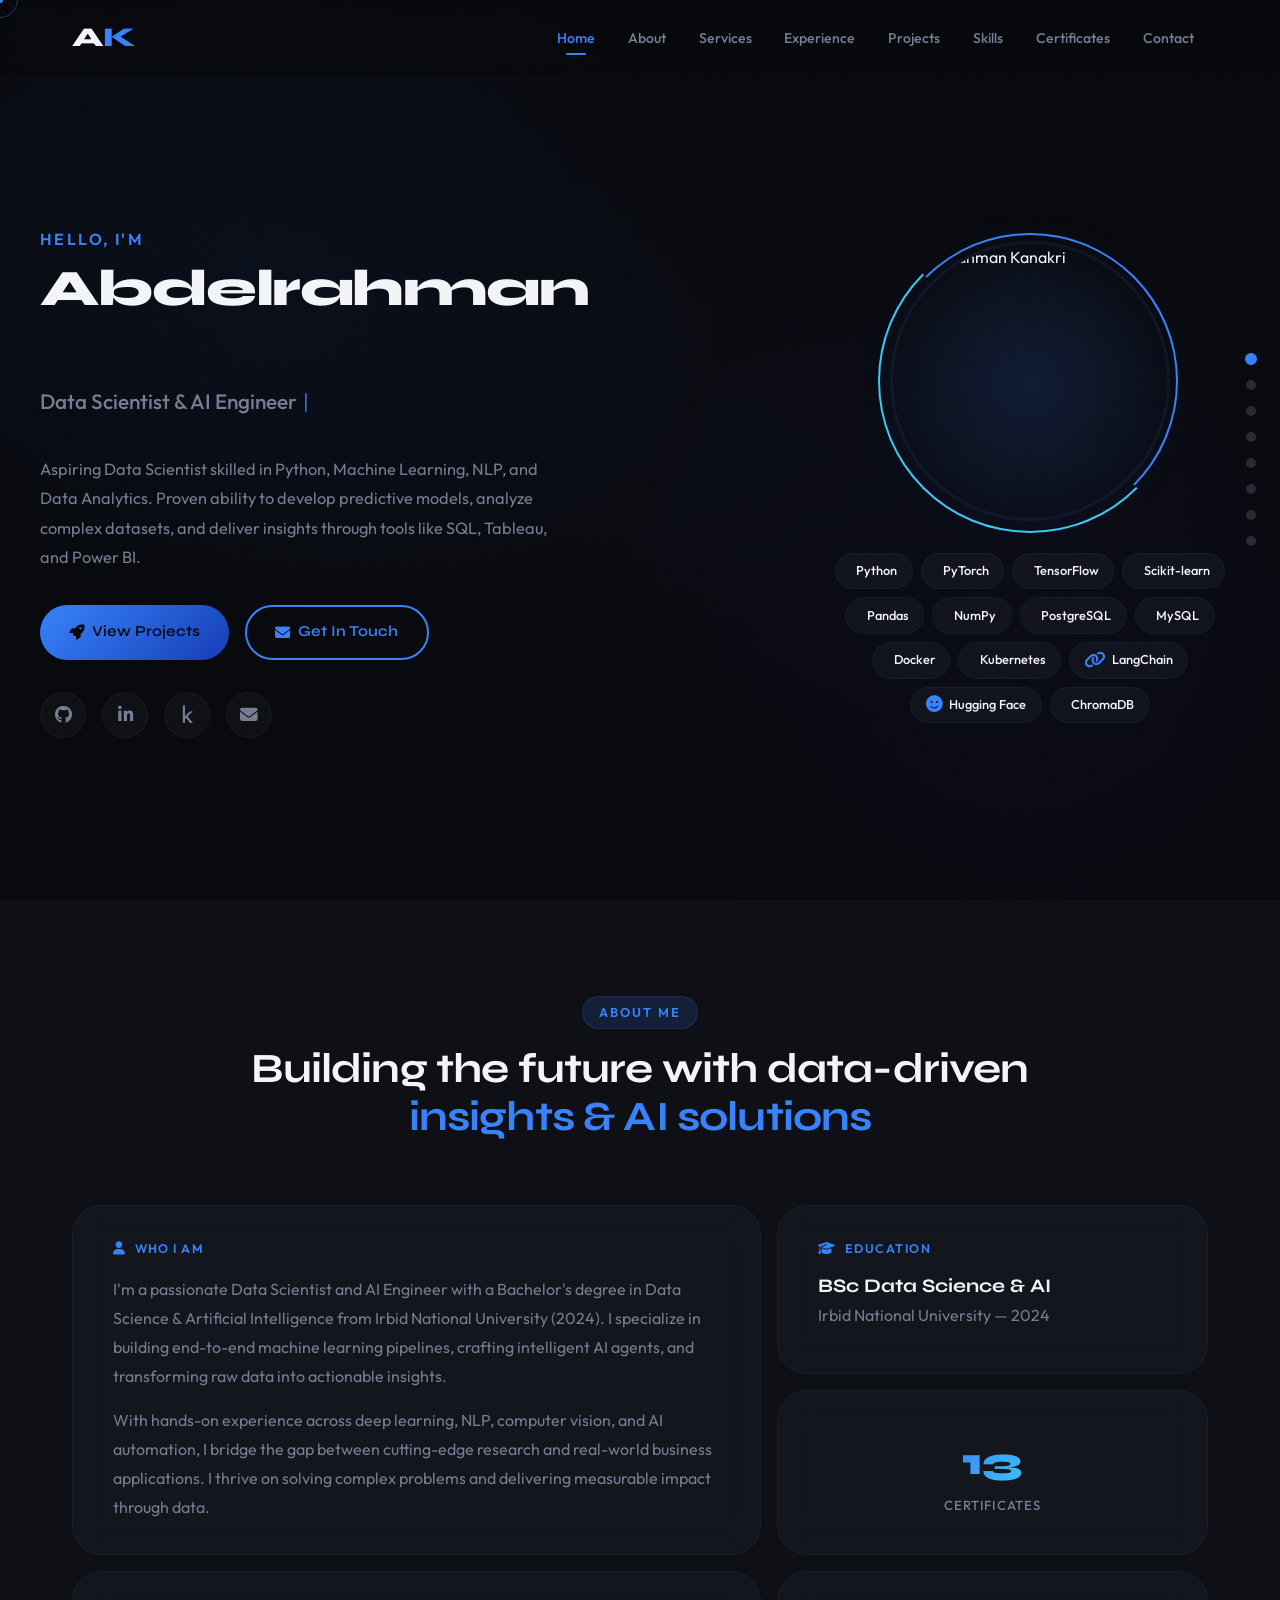
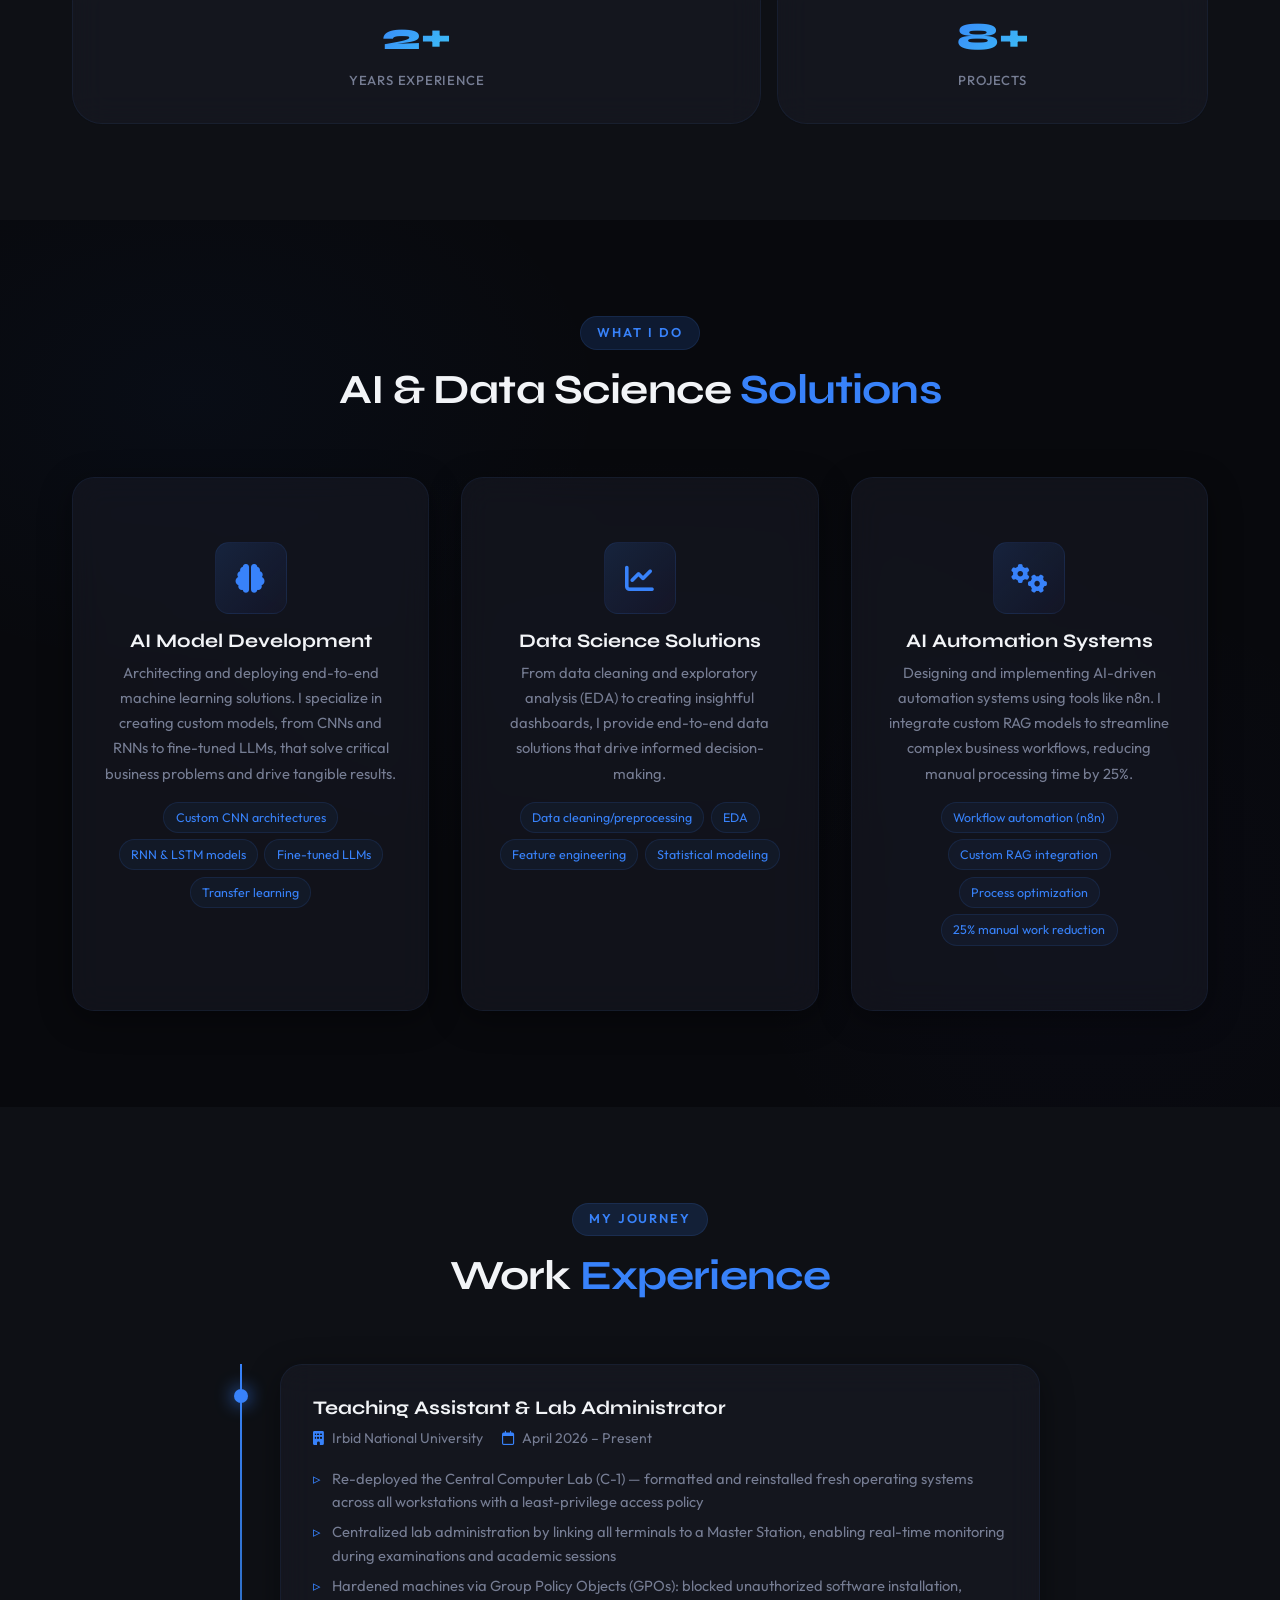
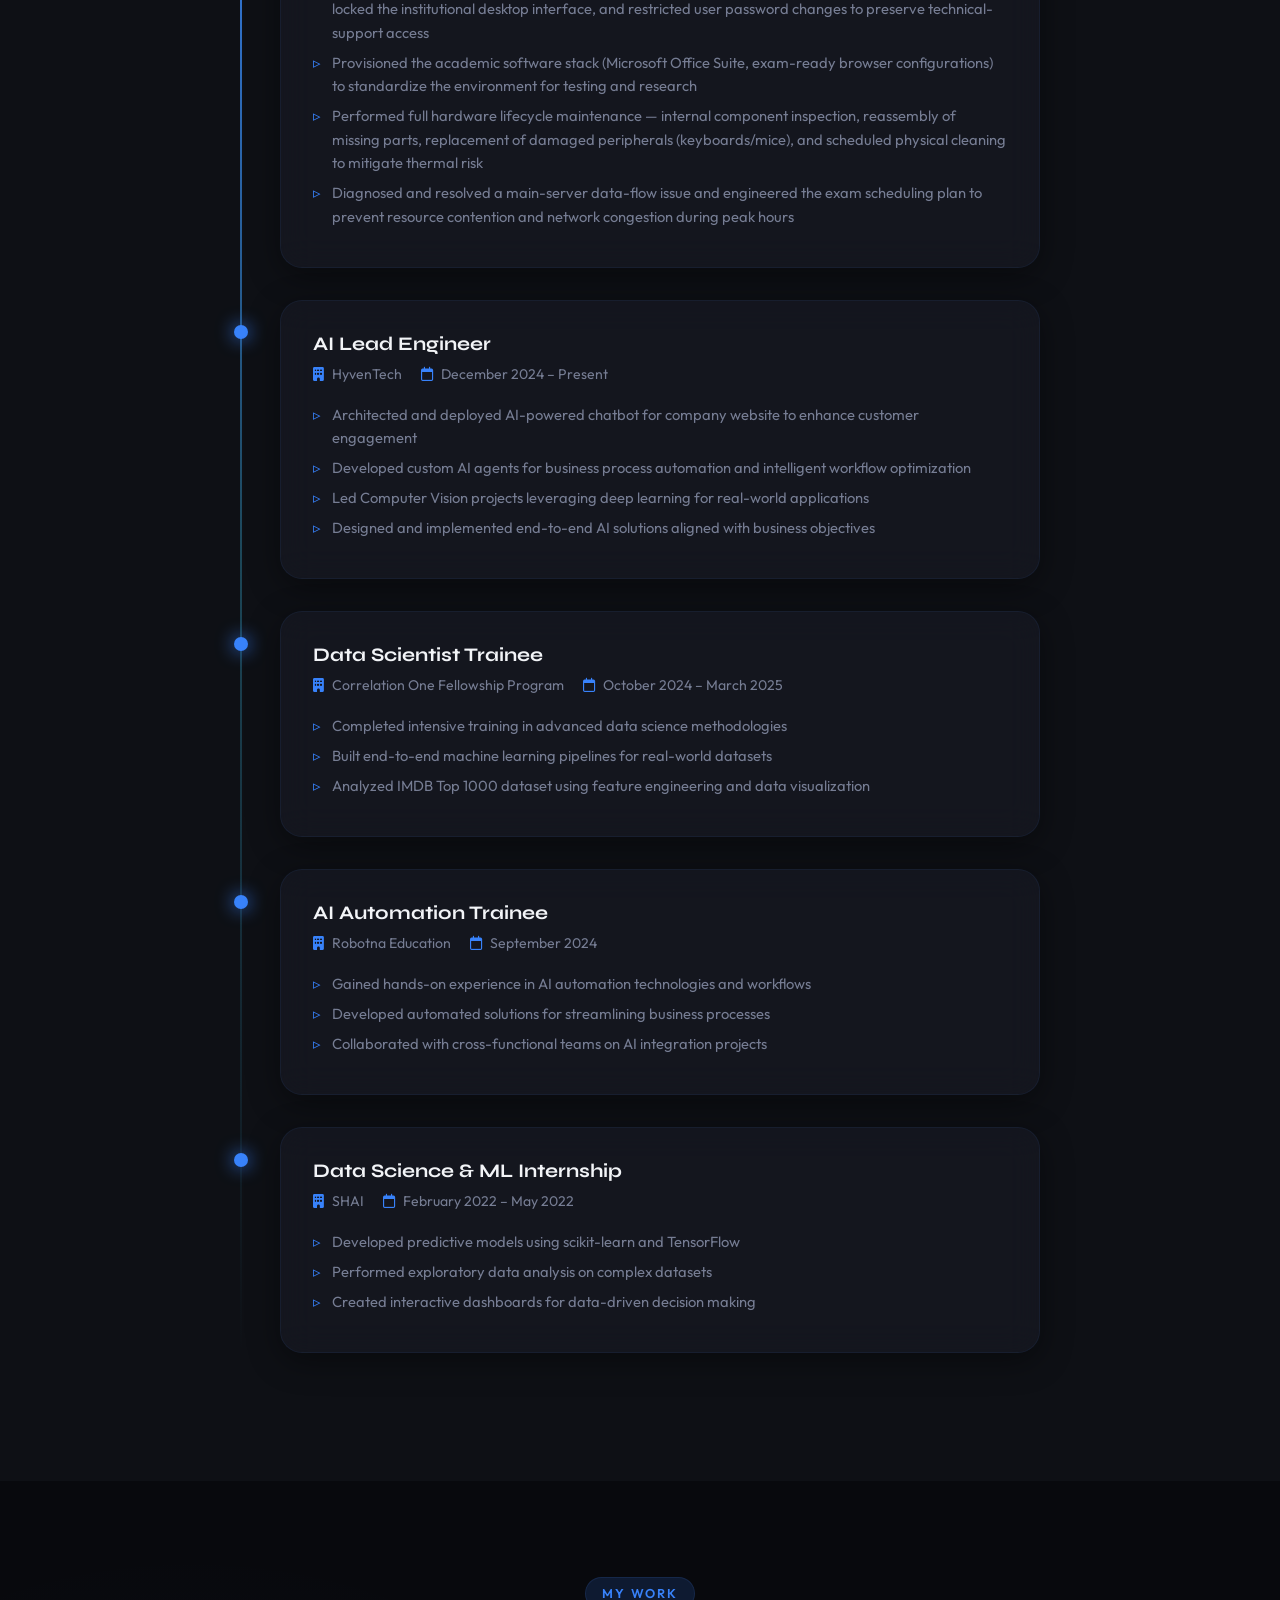
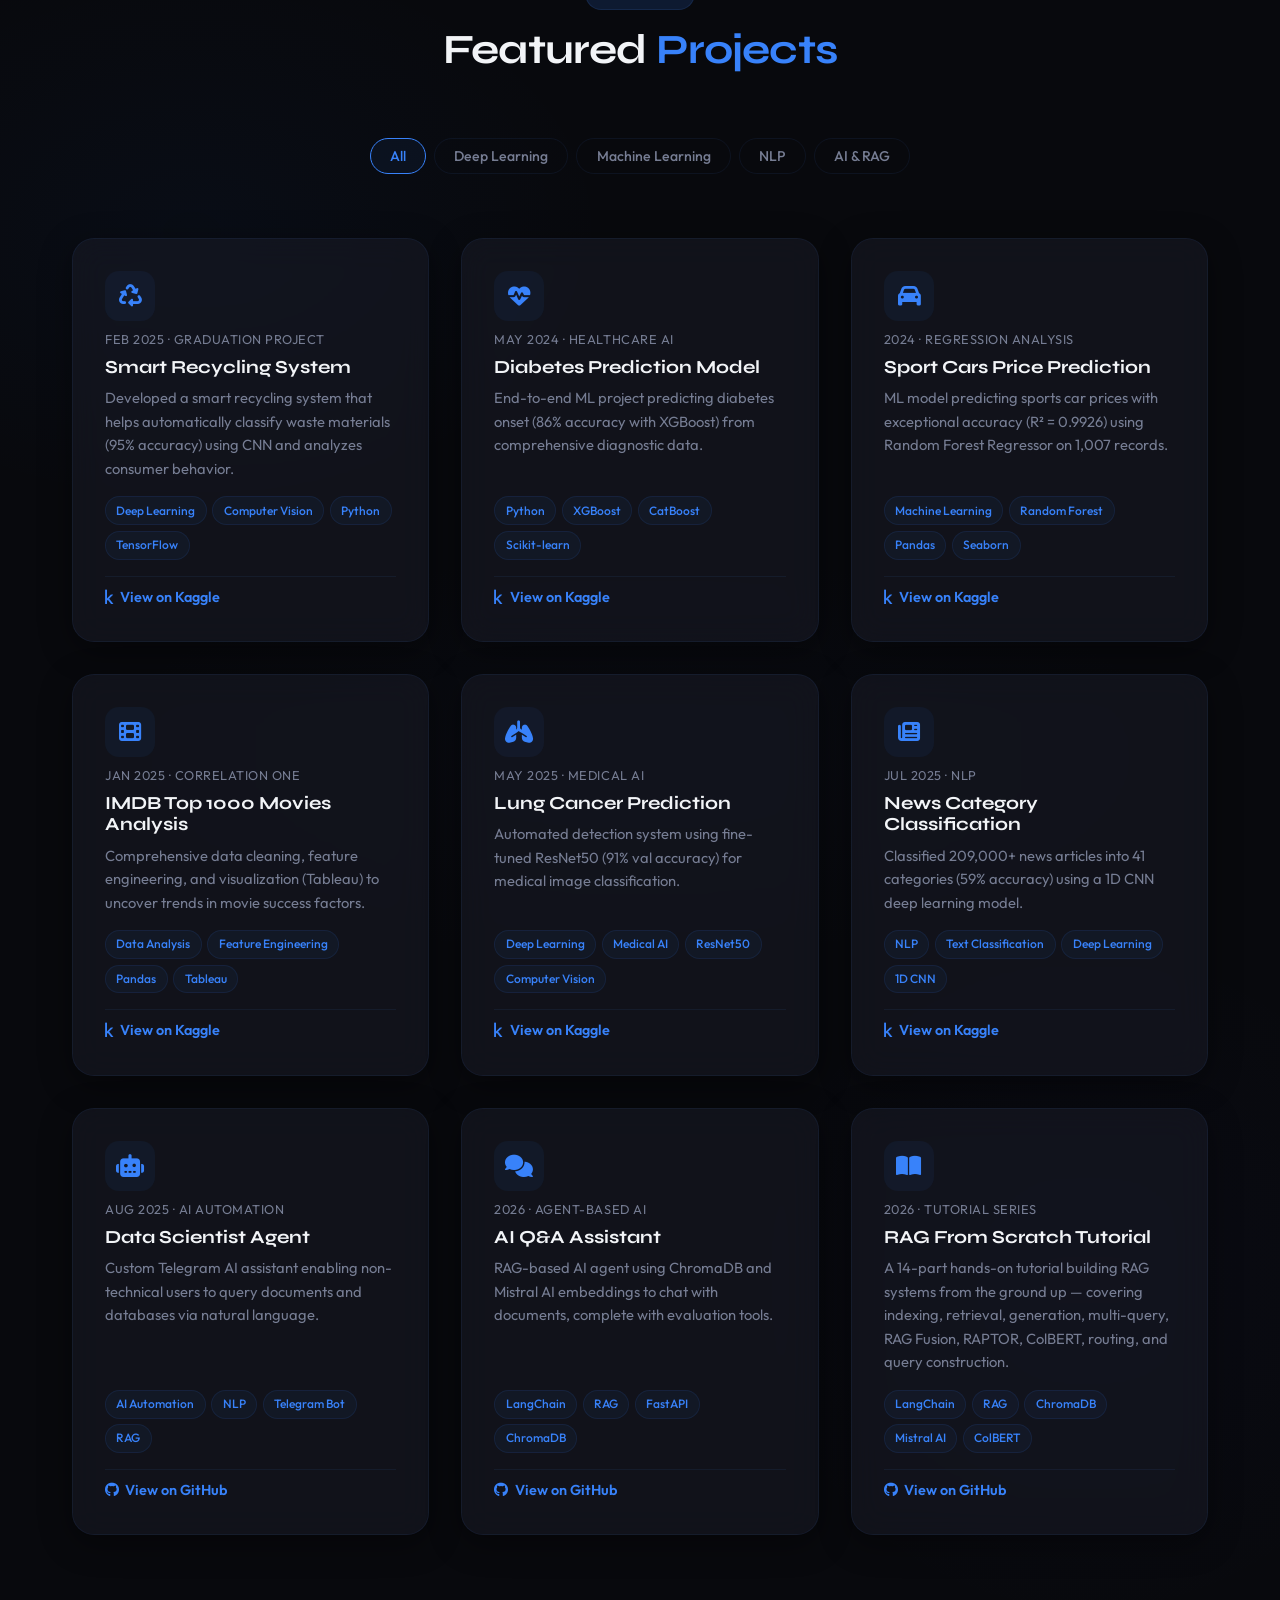
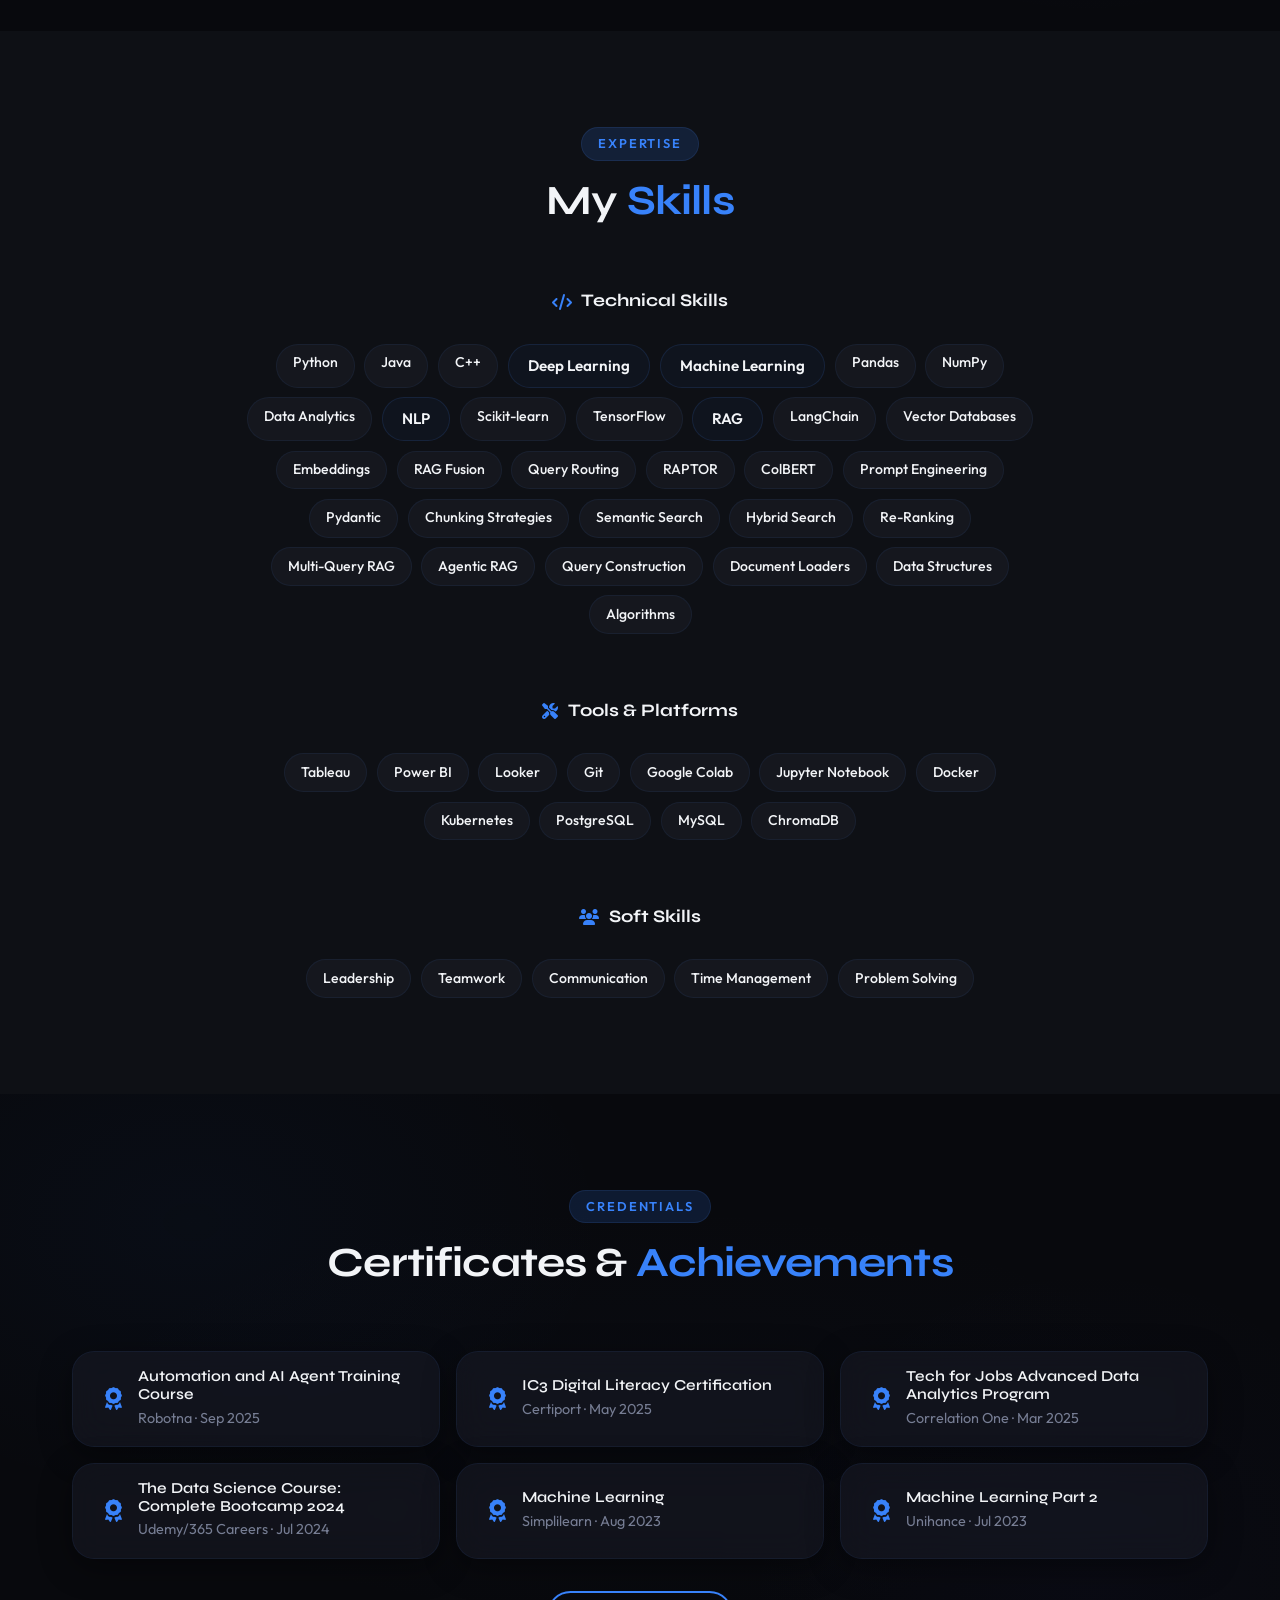
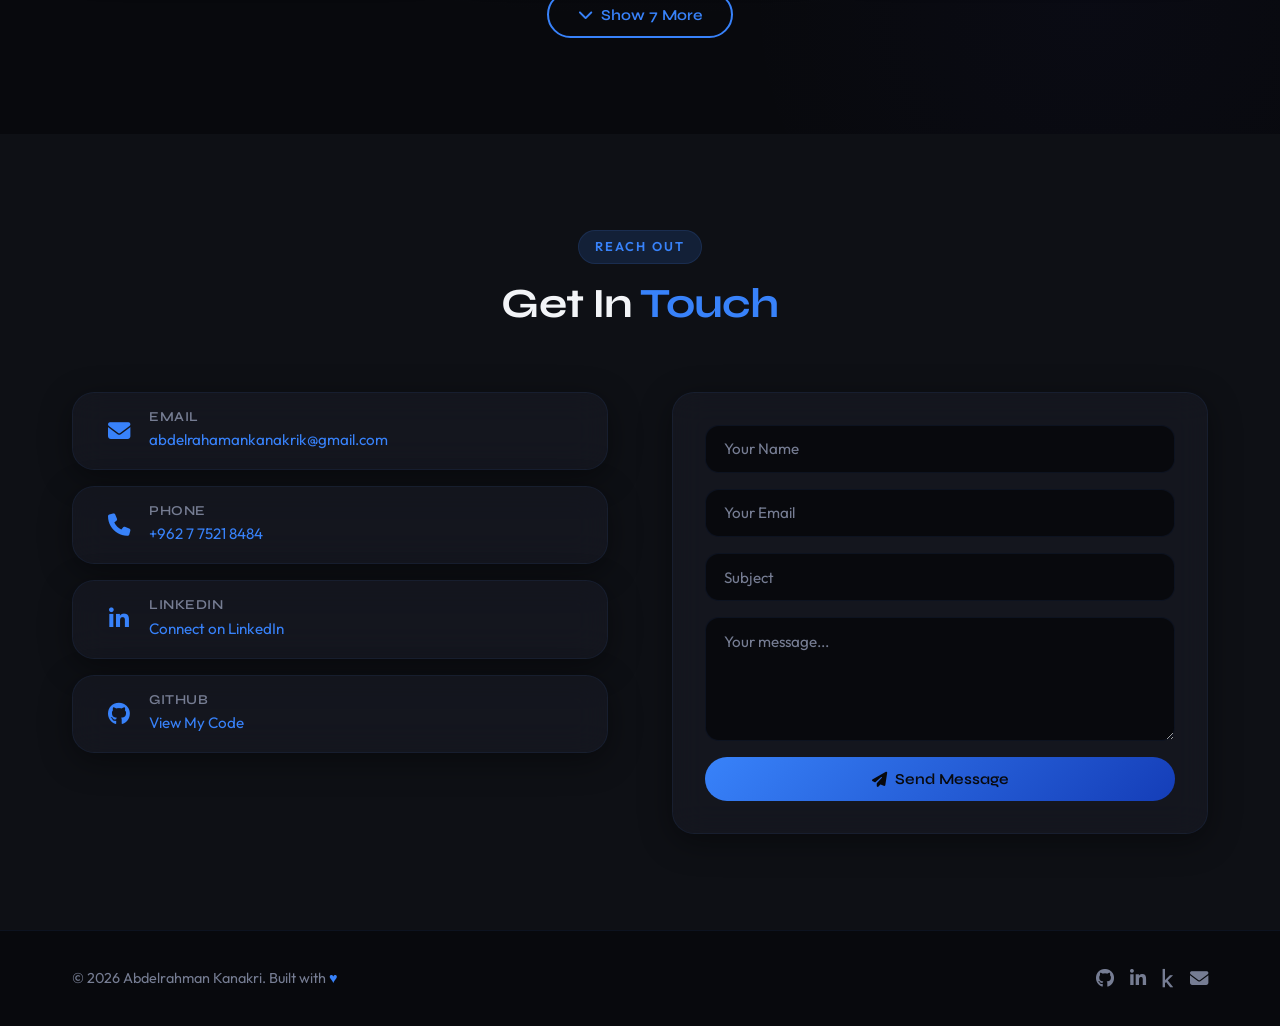
==== commit 7aec8429: "Added new Work Position" ====
--- a/index.html
+++ b/index.html
@@ -313,6 +313,57 @@
             <div class="timeline-dot"></div>
             <div class="glass-card timeline-card">
               <div class="timeline-header">
+                <h3>Teaching Assistant &amp; Lab Administrator</h3>
+                <span class="timeline-company"
+                  ><i class="fa-solid fa-building"></i> Irbid National
+                  University</span
+                >
+                <span class="timeline-date"
+                  ><i class="fa-regular fa-calendar"></i> April 2026 –
+                  Present</span
+                >
+              </div>
+              <ul class="timeline-details">
+                <li>
+                  Re-deployed the Central Computer Lab (C-1) — formatted and
+                  reinstalled fresh operating systems across all workstations
+                  with a least-privilege access policy
+                </li>
+                <li>
+                  Centralized lab administration by linking all terminals to a
+                  Master Station, enabling real-time monitoring during
+                  examinations and academic sessions
+                </li>
+                <li>
+                  Hardened machines via Group Policy Objects (GPOs): blocked
+                  unauthorized software installation, locked the institutional
+                  desktop interface, and restricted user password changes to
+                  preserve technical-support access
+                </li>
+                <li>
+                  Provisioned the academic software stack (Microsoft Office
+                  Suite, exam-ready browser configurations) to standardize the
+                  environment for testing and research
+                </li>
+                <li>
+                  Performed full hardware lifecycle maintenance — internal
+                  component inspection, reassembly of missing parts,
+                  replacement of damaged peripherals (keyboards/mice), and
+                  scheduled physical cleaning to mitigate thermal risk
+                </li>
+                <li>
+                  Diagnosed and resolved a main-server data-flow issue and
+                  engineered the exam scheduling plan to prevent resource
+                  contention and network congestion during peak hours
+                </li>
+              </ul>
+            </div>
+          </div>
+
+          <div class="timeline-item animate-on-scroll" data-stagger="1">
+            <div class="timeline-dot"></div>
+            <div class="glass-card timeline-card">
+              <div class="timeline-header">
                 <h3>AI Lead Engineer</h3>
                 <span class="timeline-company"
                   ><i class="fa-solid fa-building"></i> HyvenTech</span
@@ -343,7 +394,7 @@
             </div>
           </div>
 
-          <div class="timeline-item animate-on-scroll" data-stagger="1">
+          <div class="timeline-item animate-on-scroll" data-stagger="2">
             <div class="timeline-dot"></div>
             <div class="glass-card timeline-card">
               <div class="timeline-header">
@@ -374,7 +425,7 @@
             </div>
           </div>
 
-          <div class="timeline-item animate-on-scroll" data-stagger="2">
+          <div class="timeline-item animate-on-scroll" data-stagger="3">
             <div class="timeline-dot"></div>
             <div class="glass-card timeline-card">
               <div class="timeline-header">
@@ -403,7 +454,7 @@
             </div>
           </div>
 
-          <div class="timeline-item animate-on-scroll" data-stagger="3">
+          <div class="timeline-item animate-on-scroll" data-stagger="4">
             <div class="timeline-dot"></div>
             <div class="glass-card timeline-card">
               <div class="timeline-header">
